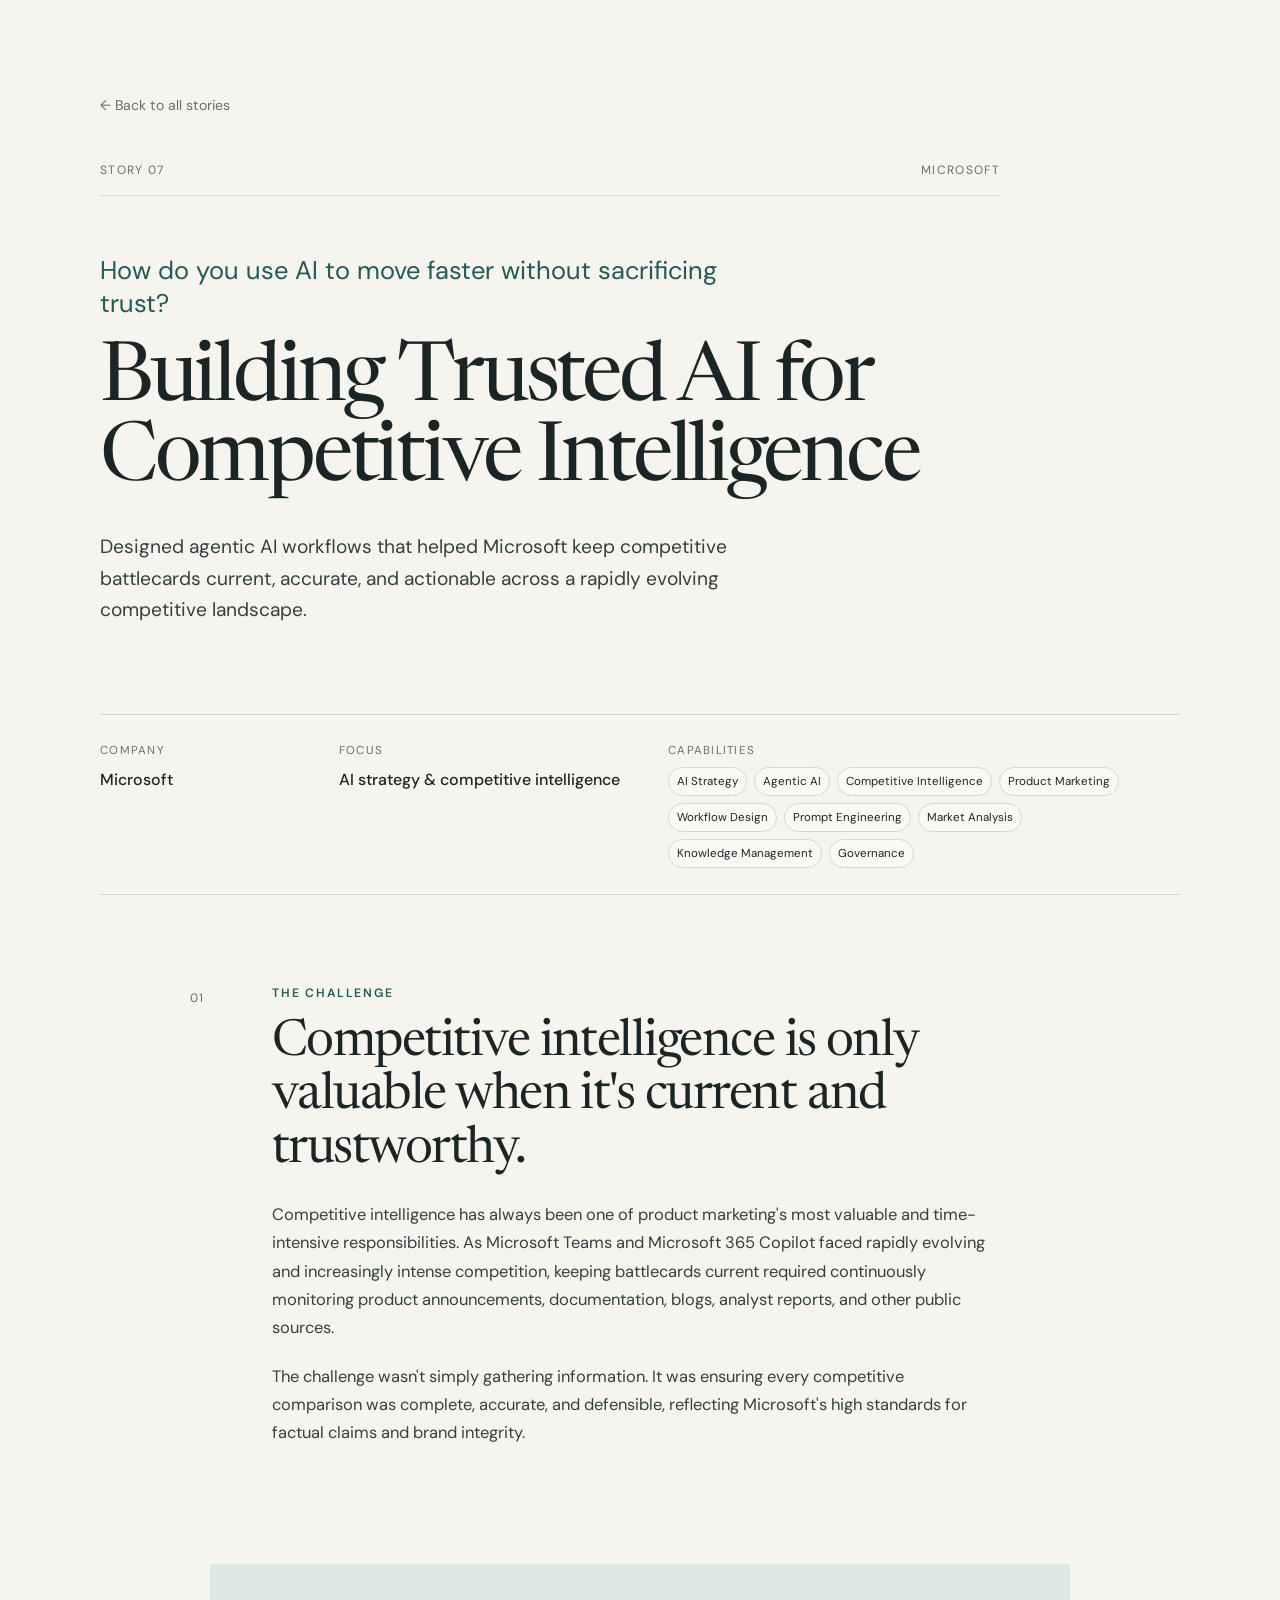
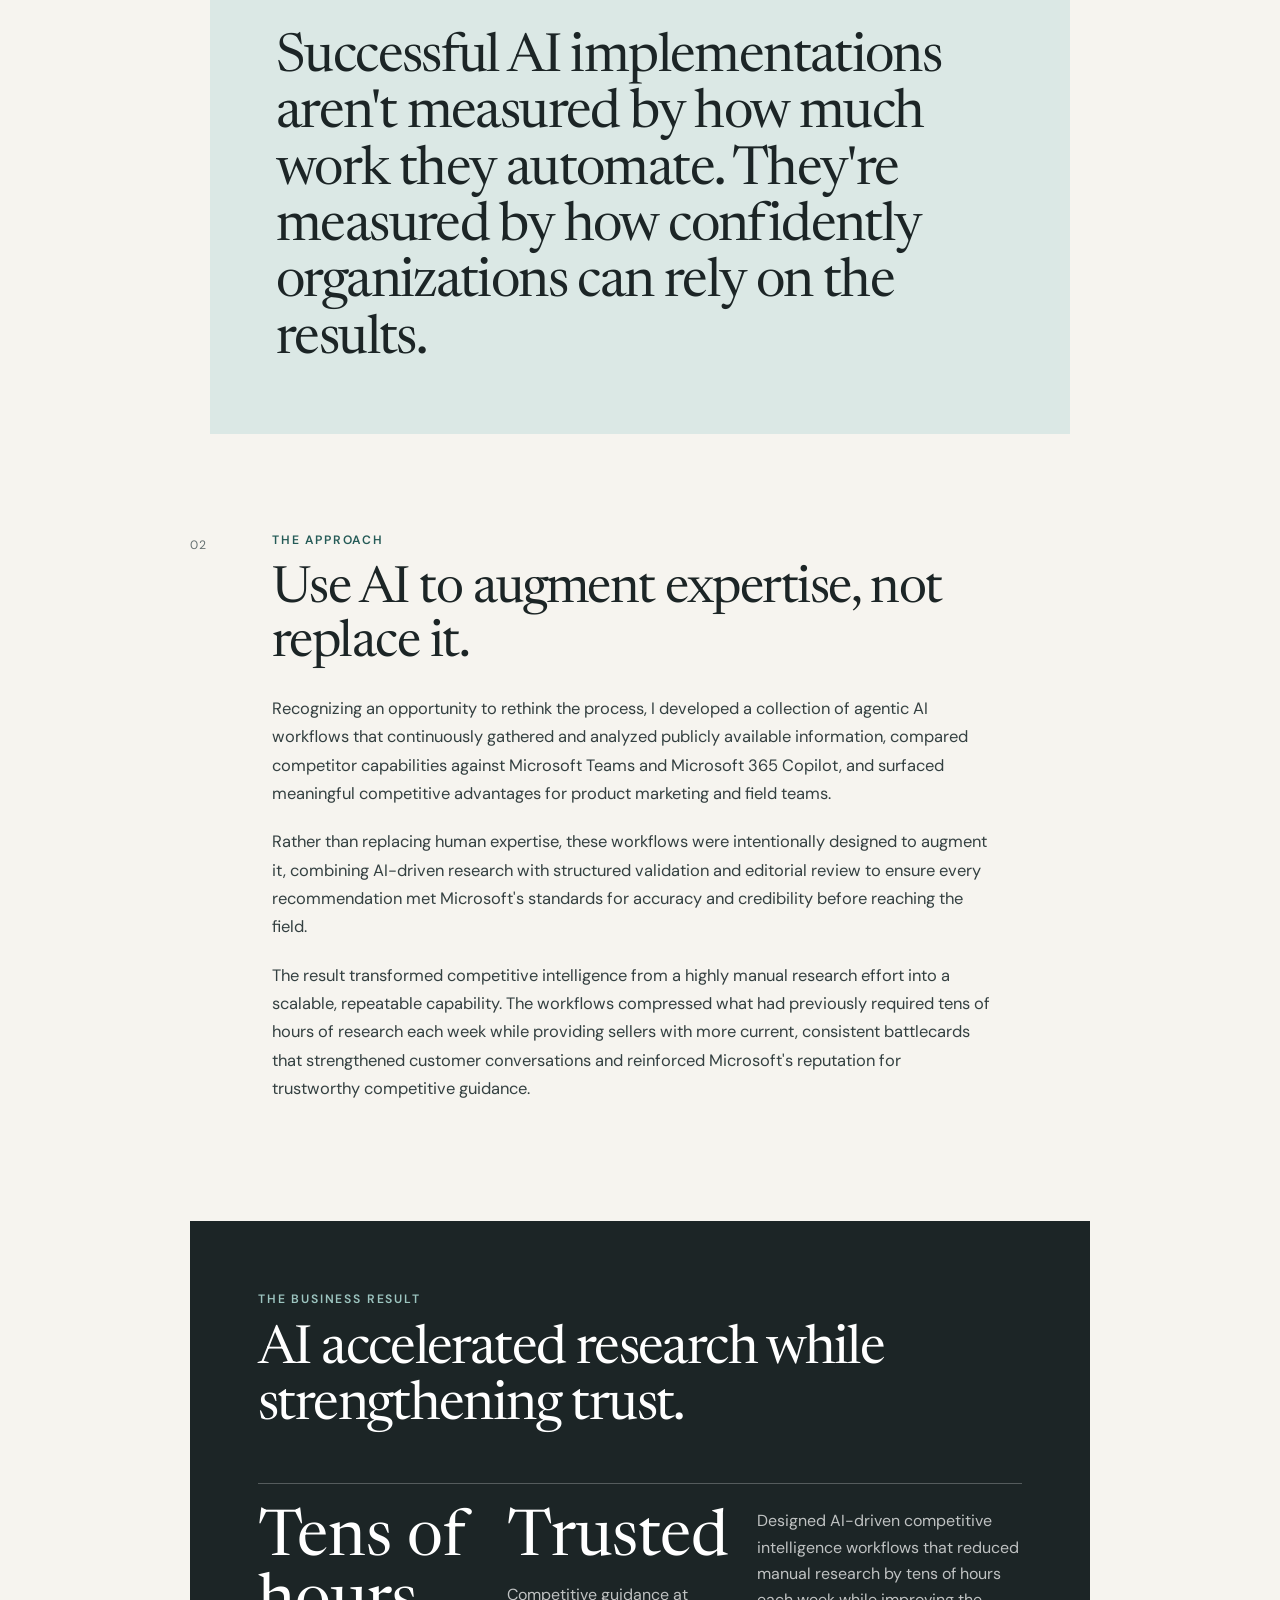
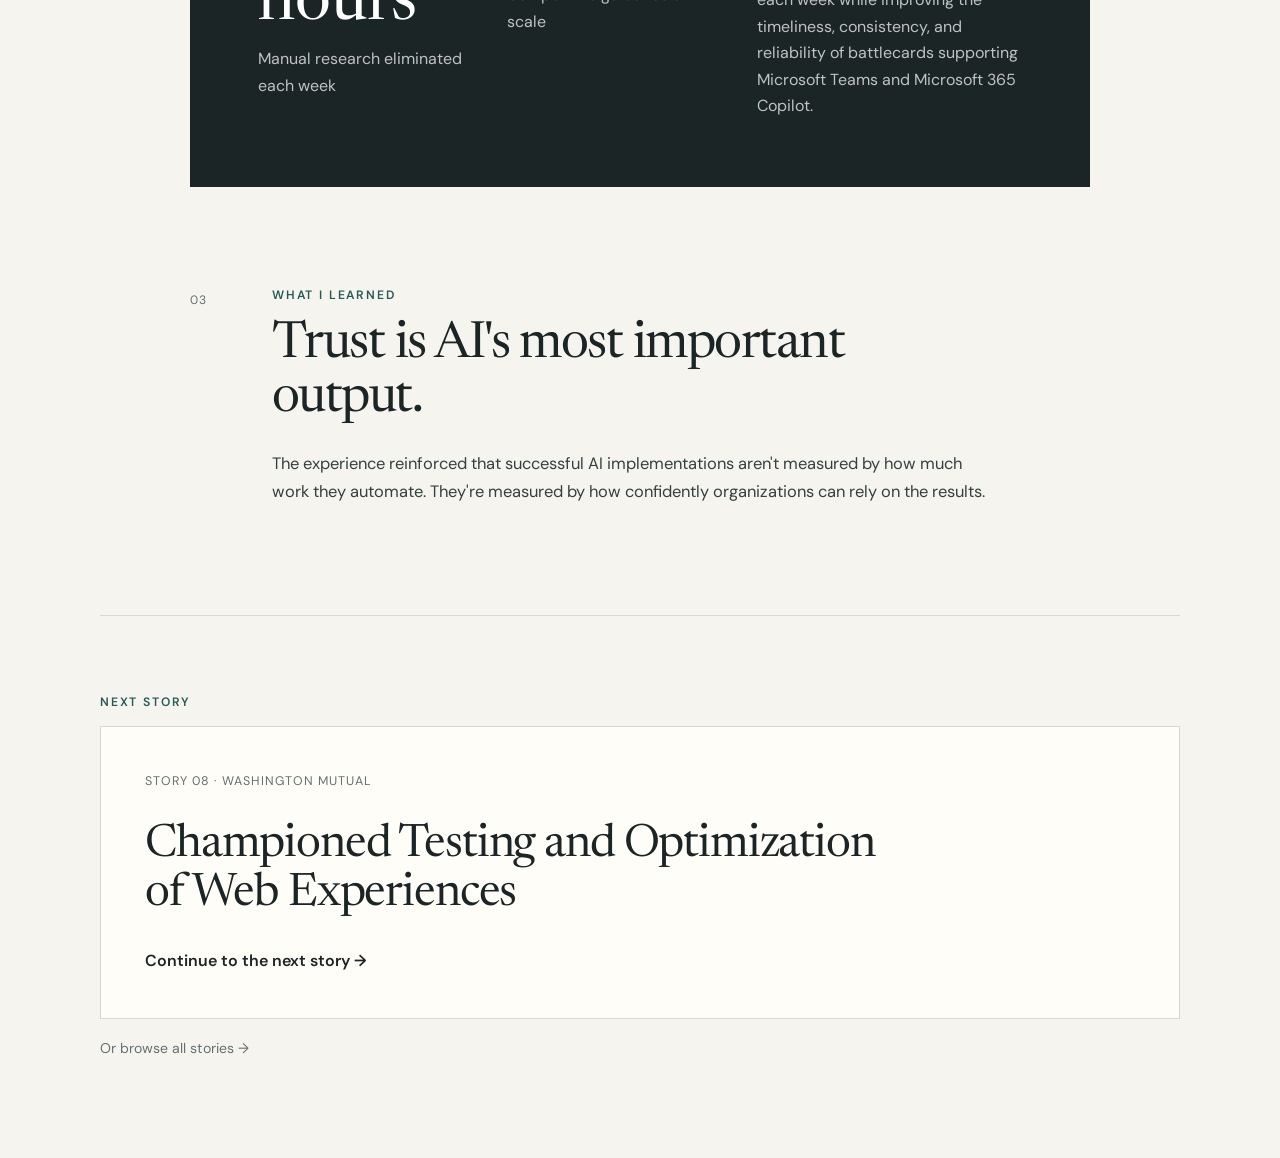
==== stories/ai-competitive-intelligence/index.html @ 10018d35 "Add files via upload" ====
<!doctype html>
<html lang="en"><head><meta charset="utf-8"><meta name="viewport" content="width=device-width,initial-scale=1">
<title>Building Trusted AI for Competitive Intelligence</title>
<link rel="stylesheet" href="../../styles.css"></head><body id="top"><main class="story-page">
<section class="story-hero">
<a class="back-link" href="/#stories">← Back to all stories</a>
<div class="story-kicker"><span>Story 07</span><span>Microsoft</span></div>
<p class="story-hero-question">How do you use AI to move faster without sacrificing trust?</p>
<h1>Building Trusted AI for Competitive Intelligence</h1>
<p class="story-deck">Designed agentic AI workflows that helped Microsoft keep competitive battlecards current, accurate, and actionable across a rapidly evolving competitive landscape.</p>
</section>

<section class="story-overview">
<div><span class="overview-label">Company</span><strong>Microsoft</strong></div>
<div><span class="overview-label">Focus</span><strong>AI strategy & competitive intelligence</strong></div>
<div><span class="overview-label">Capabilities</span><ul class="tags story-tags">
<li>AI Strategy</li><li>Agentic AI</li><li>Competitive Intelligence</li><li>Product Marketing</li><li>Workflow Design</li><li>Prompt Engineering</li><li>Market Analysis</li><li>Knowledge Management</li><li>Governance</li>
</ul></div>
</section>

<article class="story-body">

<section class="story-section"><div class="section-number">01</div><div class="section-content">
<p class="eyebrow">The challenge</p>
<h2>Competitive intelligence is only valuable when it's current and trustworthy.</h2>

<p>Competitive intelligence has always been one of product marketing's most valuable and time-intensive responsibilities. As Microsoft Teams and Microsoft 365 Copilot faced rapidly evolving and increasingly intense competition, keeping battlecards current required continuously monitoring product announcements, documentation, blogs, analyst reports, and other public sources.</p>

<p>The challenge wasn't simply gathering information. It was ensuring every competitive comparison was complete, accurate, and defensible, reflecting Microsoft's high standards for factual claims and brand integrity.</p>
</div></section>

<aside class="pull-quote">
<p>Successful AI implementations aren't measured by how much work they automate. They're measured by how confidently organizations can rely on the results.</p>
</aside>

<section class="story-section"><div class="section-number">02</div><div class="section-content">
<p class="eyebrow">The approach</p>
<h2>Use AI to augment expertise, not replace it.</h2>

<p>Recognizing an opportunity to rethink the process, I developed a collection of agentic AI workflows that continuously gathered and analyzed publicly available information, compared competitor capabilities against Microsoft Teams and Microsoft 365 Copilot, and surfaced meaningful competitive advantages for product marketing and field teams.</p>

<p>Rather than replacing human expertise, these workflows were intentionally designed to augment it, combining AI-driven research with structured validation and editorial review to ensure every recommendation met Microsoft's standards for accuracy and credibility before reaching the field.</p>

<p>The result transformed competitive intelligence from a highly manual research effort into a scalable, repeatable capability. The workflows compressed what had previously required tens of hours of research each week while providing sellers with more current, consistent battlecards that strengthened customer conversations and reinforced Microsoft's reputation for trustworthy competitive guidance.</p>
</div></section>

<section class="results-panel">
<div class="results-intro"><p class="eyebrow">The business result</p><h2>AI accelerated research while strengthening trust.</h2></div>
<div class="results-grid">
<div class="result-stat"><strong>Tens of hours</strong><span>Manual research eliminated each week</span></div>
<div class="result-stat"><strong>Trusted</strong><span>Competitive guidance at scale</span></div>
<div class="result-copy"><p>Designed AI-driven competitive intelligence workflows that reduced manual research by tens of hours each week while improving the timeliness, consistency, and reliability of battlecards supporting Microsoft Teams and Microsoft 365 Copilot.</p></div>
</div></section>

<section class="story-section"><div class="section-number">03</div><div class="section-content">
<p class="eyebrow">What I learned</p>
<h2>Trust is AI's most important output.</h2>
<p>The experience reinforced that successful AI implementations aren't measured by how much work they automate. They're measured by how confidently organizations can rely on the results.</p>
</div></section>

</article>

<nav class="next-story">
<p class="eyebrow">Next Story</p>
<a class="next-story-card" href="/stories/web-optimization/">
<span class="next-story-meta">Story 08 · Washington Mutual</span>
<strong>Championed Testing and Optimization of Web Experiences</strong>
<span class="next-story-link">Continue to the next story →</span>
</a>
<a class="browse-all" href="/#stories">Or browse all stories →</a>
</nav>

<script src="../../script.js"></script>
</main></body></html>
---- styles.css ----
@import url('https://fonts.googleapis.com/css2?family=DM+Sans:wght@400;500;600&family=Newsreader:opsz,wght@6..72,400;6..72,500&display=swap');

:root {
  --bg: #f6f4ef;
  --surface: #fffdf8;
  --ink: #1c2526;
  --muted: #657071;
  --line: #d9d7d0;
  --accent: #255b57;
  --accent-soft: #dbe8e5;
  --page: 1080px;
  --reading: 720px;
}

* { box-sizing: border-box; }

html { scroll-behavior: smooth; }

body {
  margin: 0;
  background: var(--bg);
  color: var(--ink);
  font-family: "DM Sans", sans-serif;
  line-height: 1.65;
}

a { color: inherit; }

.skip-link {
  position: absolute;
  left: -9999px;
  top: 0;
}

.skip-link:focus {
  left: 1rem;
  top: 1rem;
  z-index: 20;
  background: var(--ink);
  color: #fff;
  padding: .75rem 1rem;
}

.site-header,
main,
footer {
  width: min(calc(100% - 40px), var(--page));
  margin: 0 auto;
}

.site-header {
  padding: 24px 0;
  display: flex;
  justify-content: space-between;
  align-items: center;
  gap: 24px;
  border-bottom: 1px solid var(--line);
}

.brand {
  display: grid;
  gap: 1px;
  text-decoration: none;
}

.brand-name {
  font-family: "Newsreader", serif;
  font-size: 1.45rem;
}

.brand-role {
  color: var(--muted);
  font-size: .75rem;
  letter-spacing: .025em;
}

.site-nav {
  display: flex;
  gap: 24px;
}

.site-nav a {
  text-decoration: none;
  font-size: .88rem;
}

.site-nav a:hover { color: var(--accent); }

.nav-toggle { display: none; }

.eyebrow {
  margin: 0 0 14px;
  color: var(--accent);
  font-size: .76rem;
  font-weight: 600;
  letter-spacing: .15em;
  text-transform: uppercase;
}

h1,
h2,
h3,
blockquote {
  font-family: "Newsreader", serif;
  font-weight: 400;
}

.hero {
  max-width: 900px;
  padding: clamp(68px, 9vw, 112px) 0 clamp(76px, 9vw, 118px);
}

h1 {
  margin: 0;
  max-width: 900px;
  font-size: clamp(3.5rem, 7.4vw, 6.7rem);
  line-height: .97;
  letter-spacing: -.042em;
}

.hero-subtitle {
  margin: 18px 0 42px;
  color: var(--muted);
  font-family: "Newsreader", serif;
  font-size: clamp(1.45rem, 2.5vw, 2.1rem);
}

.intro-copy {
  max-width: var(--reading);
  color: #344041;
  font-size: clamp(1.02rem, 1.3vw, 1.15rem);
}

.intro-copy p {
  margin: 0 0 17px;
}

.primary-cta {
  display: inline-flex;
  align-items: center;
  gap: 10px;
  margin-top: 20px;
  padding: 12px 18px;
  border-radius: 999px;
  background: var(--ink);
  color: #fff;
  text-decoration: none;
}

.stories-section,
.themes-section {
  padding: 72px 0 92px;
  border-top: 1px solid var(--line);
}

.section-heading {
  display: grid;
  grid-template-columns: 1.25fr .75fr;
  gap: 36px;
  align-items: end;
  margin-bottom: 34px;
}

.section-heading h2 {
  margin: 0;
  font-size: clamp(2.4rem, 4.2vw, 4rem);
  line-height: 1.02;
  letter-spacing: -.03em;
}

.section-heading > p {
  max-width: 340px;
  margin: 0 0 3px auto;
  color: var(--muted);
}

.filter-bar {
  display: flex;
  flex-wrap: wrap;
  gap: 8px;
  margin-bottom: 24px;
}

.filter-button {
  padding: 8px 13px;
  border: 1px solid var(--line);
  border-radius: 999px;
  background: transparent;
  color: var(--ink);
  font: inherit;
  font-size: .83rem;
  cursor: pointer;
}

.filter-button:hover,
.filter-button.is-active {
  border-color: var(--accent);
  background: var(--accent);
  color: #fff;
}

.story-grid {
  display: grid;
  grid-template-columns: repeat(2, minmax(0, 1fr));
  gap: 14px;
}

.story-card {
  min-height: 390px;
  border: 1px solid var(--line);
  background: var(--surface);
  transition: transform .2s ease, border-color .2s ease;
}

.story-card.featured {
  background: var(--accent-soft);
}

.story-card:hover {
  transform: translateY(-3px);
  border-color: var(--accent);
}

.story-card[hidden] { display: none; }

.story-card > a {
  min-height: 100%;
  padding: clamp(24px, 3vw, 36px);
  display: flex;
  flex-direction: column;
  text-decoration: none;
}

.story-meta {
  display: flex;
  justify-content: space-between;
  color: var(--muted);
  font-size: .75rem;
  letter-spacing: .11em;
  text-transform: uppercase;
}

.story-question {
  margin: 36px 0 14px;
  color: var(--accent);
  font-weight: 500;
}

.story-card h3 {
  margin: 0 0 14px;
  font-size: clamp(1.75rem, 2.6vw, 2.45rem);
  line-height: 1.05;
  letter-spacing: -.025em;
}

.story-summary {
  margin: 0 0 22px;
  color: var(--muted);
}

.tags {
  list-style: none;
  margin: auto 0 24px;
  padding: 0;
  display: flex;
  flex-wrap: wrap;
  gap: 7px;
}

.tags li {
  padding: 4px 8px;
  border: 1px solid var(--line);
  border-radius: 999px;
  background: rgba(255,255,255,.42);
  font-size: .72rem;
}

.read-link {
  font-size: .9rem;
  font-weight: 600;
}

.theme-list {
  border-top: 1px solid var(--line);
}

.theme-list a {
  display: grid;
  grid-template-columns: 40px 1fr auto;
  gap: 20px;
  align-items: center;
  padding: 22px 0;
  border-bottom: 1px solid var(--line);
  text-decoration: none;
}

.theme-list a:hover strong { color: var(--accent); }

.theme-list span {
  color: var(--muted);
  font-size: .82rem;
}

.theme-list strong {
  font-family: "Newsreader", serif;
  font-size: clamp(1.25rem, 2.4vw, 1.95rem);
  font-weight: 400;
  line-height: 1.15;
}

.closing-section {
  max-width: 820px;
  padding: 82px 0 104px;
  border-top: 1px solid var(--line);
}

blockquote {
  margin: 0 0 28px;
  font-size: clamp(2rem, 4.2vw, 3.8rem);
  line-height: 1.04;
  letter-spacing: -.03em;
}

.text-link {
  text-decoration: none;
  font-weight: 600;
}

footer {
  padding: 24px 0 34px;
  border-top: 1px solid var(--line);
  display: flex;
  justify-content: space-between;
  color: var(--muted);
  font-size: .8rem;
}

footer a { text-decoration: none; }

/* Story pages */

.visually-hidden {
  position: absolute;
  width: 1px;
  height: 1px;
  padding: 0;
  margin: -1px;
  overflow: hidden;
  clip: rect(0, 0, 0, 0);
  white-space: nowrap;
  border: 0;
}

.story-page {
  padding-bottom: 96px;
}

.story-hero {
  max-width: 900px;
  padding: clamp(54px, 8vw, 92px) 0 clamp(58px, 8vw, 88px);
}

.back-link {
  display: inline-block;
  margin-bottom: 44px;
  color: var(--muted);
  text-decoration: none;
  font-size: .88rem;
}

.back-link:hover { color: var(--accent); }

.story-kicker {
  display: flex;
  justify-content: space-between;
  gap: 20px;
  padding-bottom: 14px;
  border-bottom: 1px solid var(--line);
  color: var(--muted);
  font-size: .75rem;
  letter-spacing: .11em;
  text-transform: uppercase;
}

.story-hero-question {
  max-width: 690px;
  margin: clamp(34px, 5vw, 58px) 0 20px;
  color: var(--accent);
  font-size: clamp(1.15rem, 2vw, 1.7rem);
  line-height: 1.3;
}

.story-hero h1 {
  margin: 0;
  max-width: 920px;
  font-size: clamp(3rem, 6.4vw, 5.9rem);
  line-height: .98;
  letter-spacing: -.04em;
}

.story-deck {
  max-width: var(--reading);
  margin: 30px 0 0;
  color: #344041;
  font-size: clamp(1.08rem, 1.5vw, 1.28rem);
  line-height: 1.65;
}

.story-overview {
  display: grid;
  grid-template-columns: .7fr 1fr 1.7fr;
  gap: 28px;
  padding: 26px 0;
  border-top: 1px solid var(--line);
  border-bottom: 1px solid var(--line);
}

.story-overview > div {
  display: flex;
  flex-direction: column;
  gap: 7px;
}

.overview-label {
  color: var(--muted);
  font-size: .72rem;
  letter-spacing: .11em;
  text-transform: uppercase;
}

.story-overview strong { font-weight: 500; }

.story-tags { margin: 0; }

.story-body {
  max-width: 900px;
  margin: 0 auto;
}

.story-section {
  display: grid;
  grid-template-columns: 54px minmax(0, var(--reading));
  gap: 28px;
  padding: clamp(62px, 8vw, 88px) 0;
}

.section-number {
  padding-top: 5px;
  color: var(--muted);
  font-size: .76rem;
  letter-spacing: .11em;
}

.section-content h2 {
  margin: 0 0 24px;
  font-size: clamp(2.15rem, 4vw, 3.55rem);
  line-height: 1.04;
  letter-spacing: -.03em;
}

.section-content p:not(.eyebrow) {
  margin: 0 0 20px;
  color: #344041;
  font-size: clamp(1.03rem, 1.25vw, 1.13rem);
  line-height: 1.72;
}

.pull-quote {
  max-width: 860px;
  margin: 8px auto;
  padding: clamp(42px, 6vw, 66px);
  background: var(--accent-soft);
}

.pull-quote p {
  max-width: 760px;
  margin: 0;
  font-family: "Newsreader", serif;
  font-size: clamp(2rem, 4.2vw, 3.8rem);
  line-height: 1.05;
  letter-spacing: -.03em;
}

.results-panel {
  max-width: 900px;
  margin: 10px auto;
  padding: clamp(44px, 6vw, 68px);
  background: var(--ink);
  color: #fff;
}

.results-intro {
  max-width: 700px;
}

.results-intro .eyebrow { color: #9cc4bf; }

.results-intro h2 {
  margin: 0;
  font-size: clamp(2.2rem, 4.2vw, 3.8rem);
  line-height: 1.04;
  letter-spacing: -.03em;
}

.results-grid {
  display: grid;
  grid-template-columns: 1fr 1fr 1.2fr;
  gap: 28px;
  margin-top: 48px;
  padding-top: 24px;
  border-top: 1px solid rgba(255,255,255,.25);
}

.result-stat {
  display: flex;
  flex-direction: column;
  gap: 10px;
}

.result-stat strong {
  font-family: "Newsreader", serif;
  font-size: clamp(2.7rem, 5vw, 4.8rem);
  font-weight: 400;
  line-height: 1;
}

.result-stat span,
.result-copy {
  color: rgba(255,255,255,.72);
}

.result-copy p {
  margin: 0;
  font-size: 1rem;
}

.related-stories {
  padding: 76px 0 0;
  border-top: 1px solid var(--line);
}

.related-grid {
  display: grid;
  grid-template-columns: 1fr 1fr;
  gap: 14px;
}

.related-grid a {
  min-height: 230px;
  padding: 28px;
  border: 1px solid var(--line);
  background: var(--surface);
  display: flex;
  flex-direction: column;
  text-decoration: none;
  transition: transform .2s ease, border-color .2s ease;
}

.related-grid a:hover {
  transform: translateY(-3px);
  border-color: var(--accent);
}

.related-grid span {
  color: var(--muted);
  font-size: .78rem;
}

.related-grid strong {
  margin: 24px 0 auto;
  font-family: "Newsreader", serif;
  font-size: clamp(1.55rem, 2.5vw, 2.25rem);
  font-weight: 400;
  line-height: 1.08;
}

.related-grid a > span:last-child {
  margin-top: 22px;
  color: var(--ink);
  font-weight: 600;
}

@media (max-width: 760px) {
  .brand-role { display: none; }

  .nav-toggle {
    display: inline-flex;
    border: 1px solid var(--line);
    background: transparent;
    padding: 8px 12px;
    border-radius: 999px;
  }

  .site-header { position: relative; }

  .site-nav {
    display: none;
    position: absolute;
    right: 0;
    top: 68px;
    width: min(280px, 90vw);
    padding: 18px;
    background: var(--surface);
    border: 1px solid var(--line);
    flex-direction: column;
    z-index: 10;
  }

  .site-nav.is-open { display: flex; }

  .section-heading,
  .story-overview,
  .story-section,
  .results-grid,
  .related-grid {
    grid-template-columns: 1fr;
  }

  .section-heading > p { margin: 0; }

  .story-grid { grid-template-columns: 1fr; }

  .story-card { min-height: 360px; }

  .story-section { gap: 12px; }

  .section-number { padding-top: 0; }

  .story-hero h1 {
    font-size: clamp(2.8rem, 14vw, 4.8rem);
  }

  .pull-quote,
  .results-panel {
    padding-left: 26px;
    padding-right: 26px;
  }
}


/* Sequential story navigation */

.next-story {
  padding: 76px 0 0;
  border-top: 1px solid var(--line);
}

.next-story-card {
  min-height: 245px;
  padding: clamp(28px, 4vw, 44px);
  border: 1px solid var(--line);
  background: var(--surface);
  display: flex;
  flex-direction: column;
  text-decoration: none;
  transition: transform .2s ease, border-color .2s ease;
}

.next-story-card:hover {
  transform: translateY(-3px);
  border-color: var(--accent);
}

.next-story-meta {
  color: var(--muted);
  font-size: .78rem;
  letter-spacing: .08em;
  text-transform: uppercase;
}

.next-story-card strong {
  max-width: 760px;
  margin: 30px 0 auto;
  font-family: "Newsreader", serif;
  font-size: clamp(1.8rem, 3.6vw, 3.25rem);
  font-weight: 400;
  line-height: 1.05;
  letter-spacing: -.025em;
}

.next-story-link {
  margin-top: 30px;
  font-weight: 600;
}

.browse-all {
  display: inline-block;
  margin-top: 18px;
  color: var(--muted);
  font-size: .88rem;
  text-decoration: none;
}

.browse-all:hover {
  color: var(--accent);
}
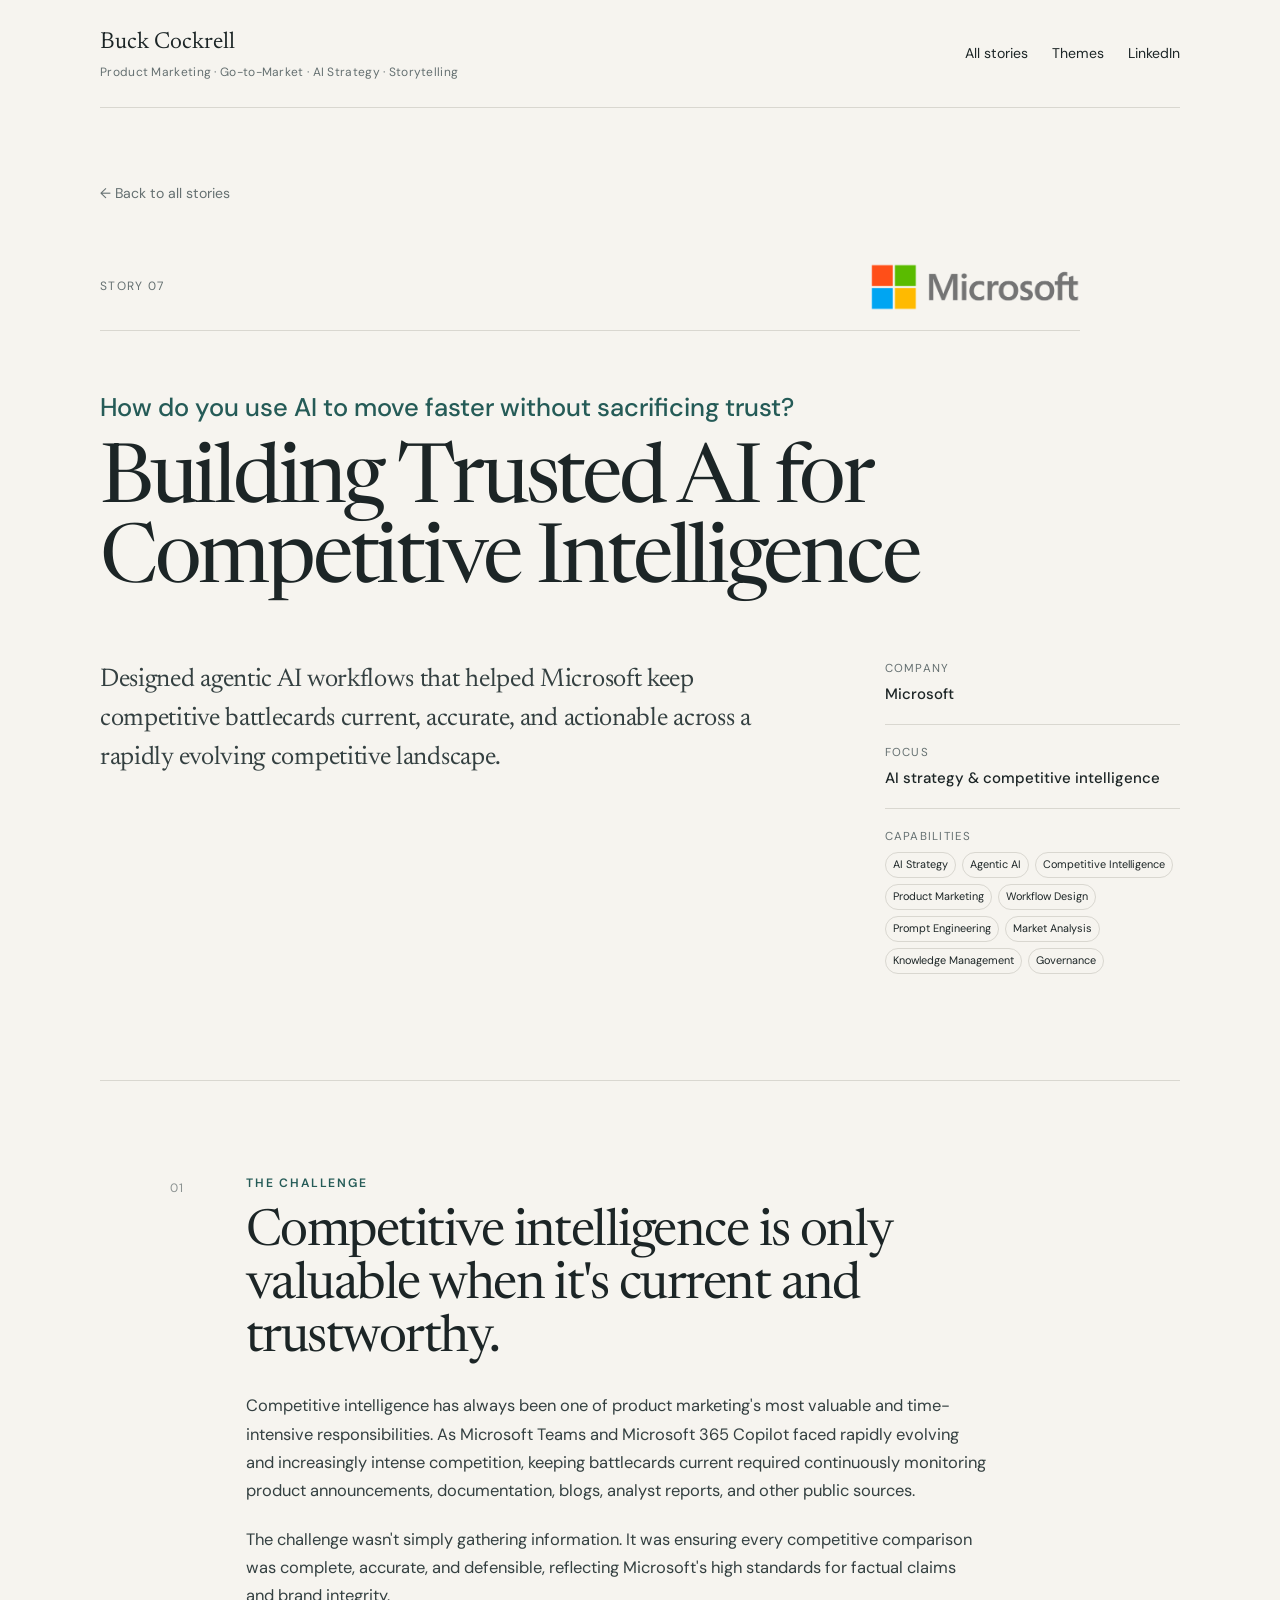
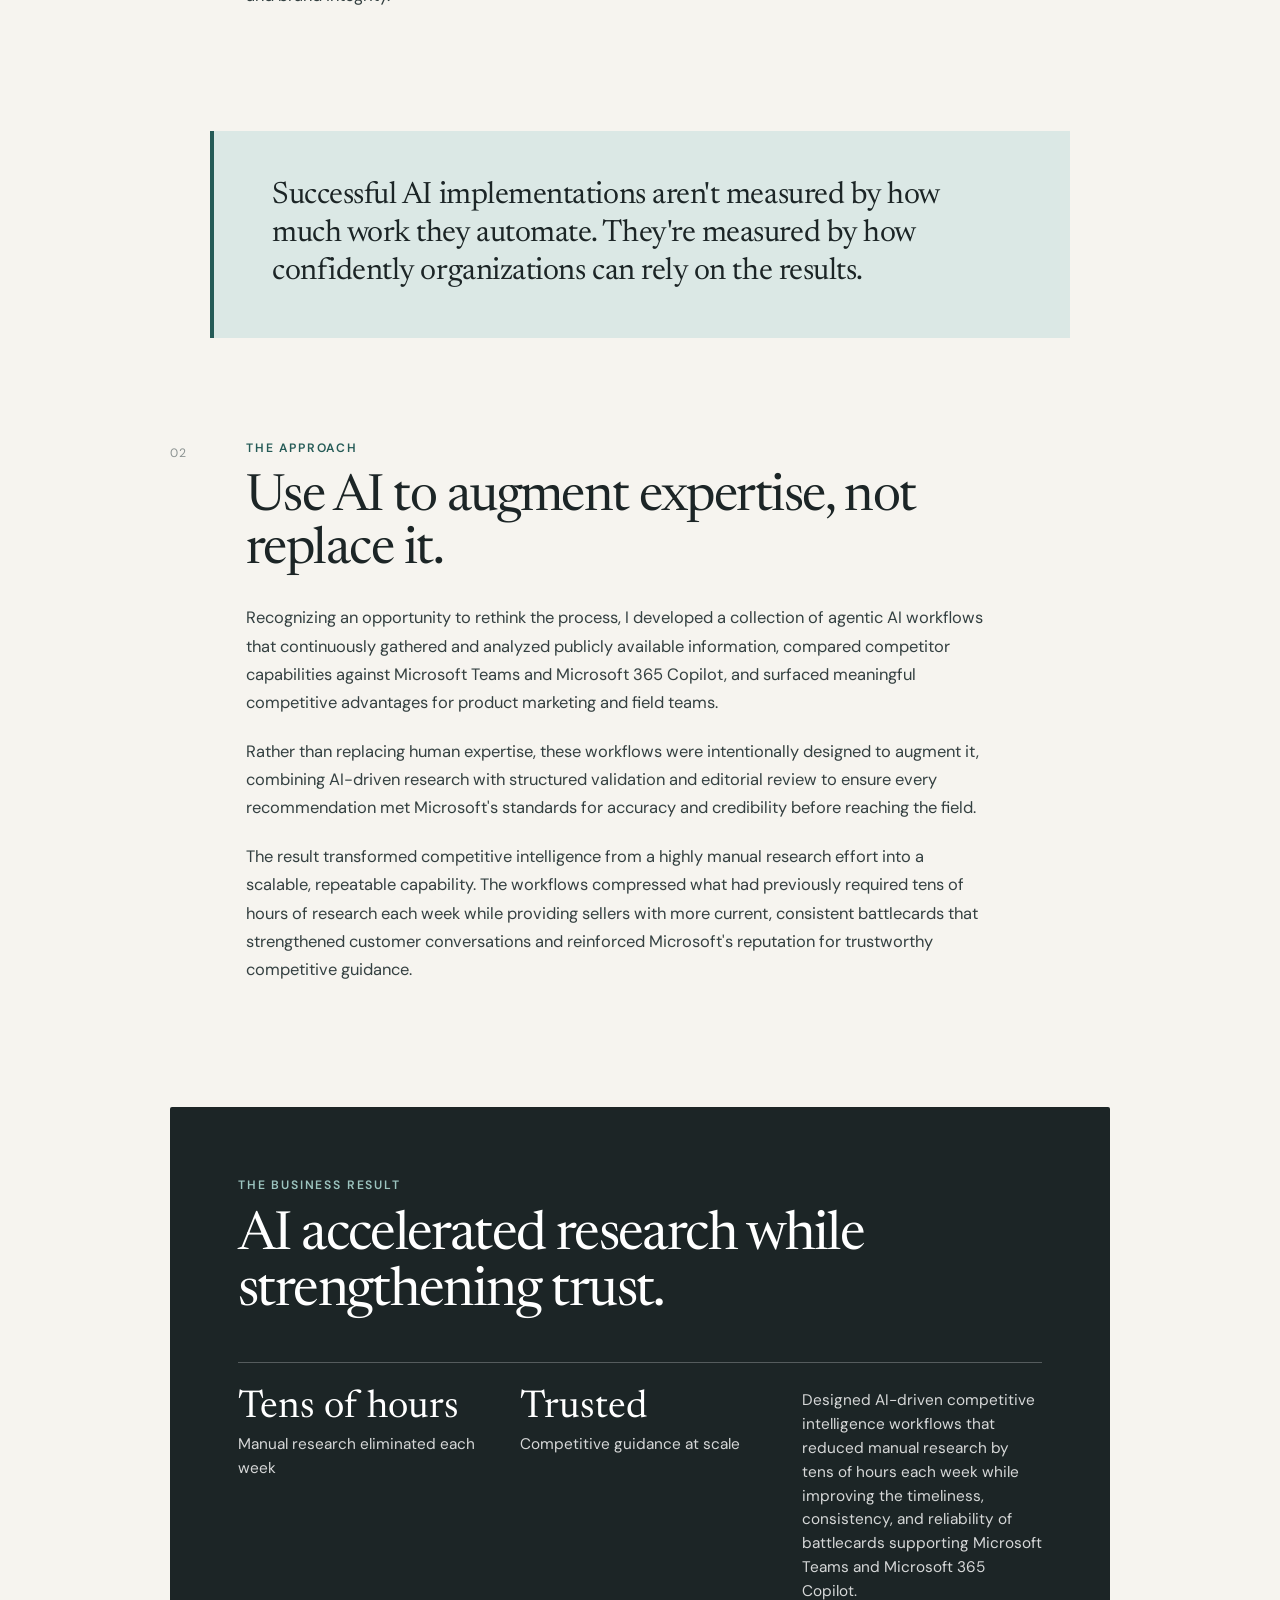
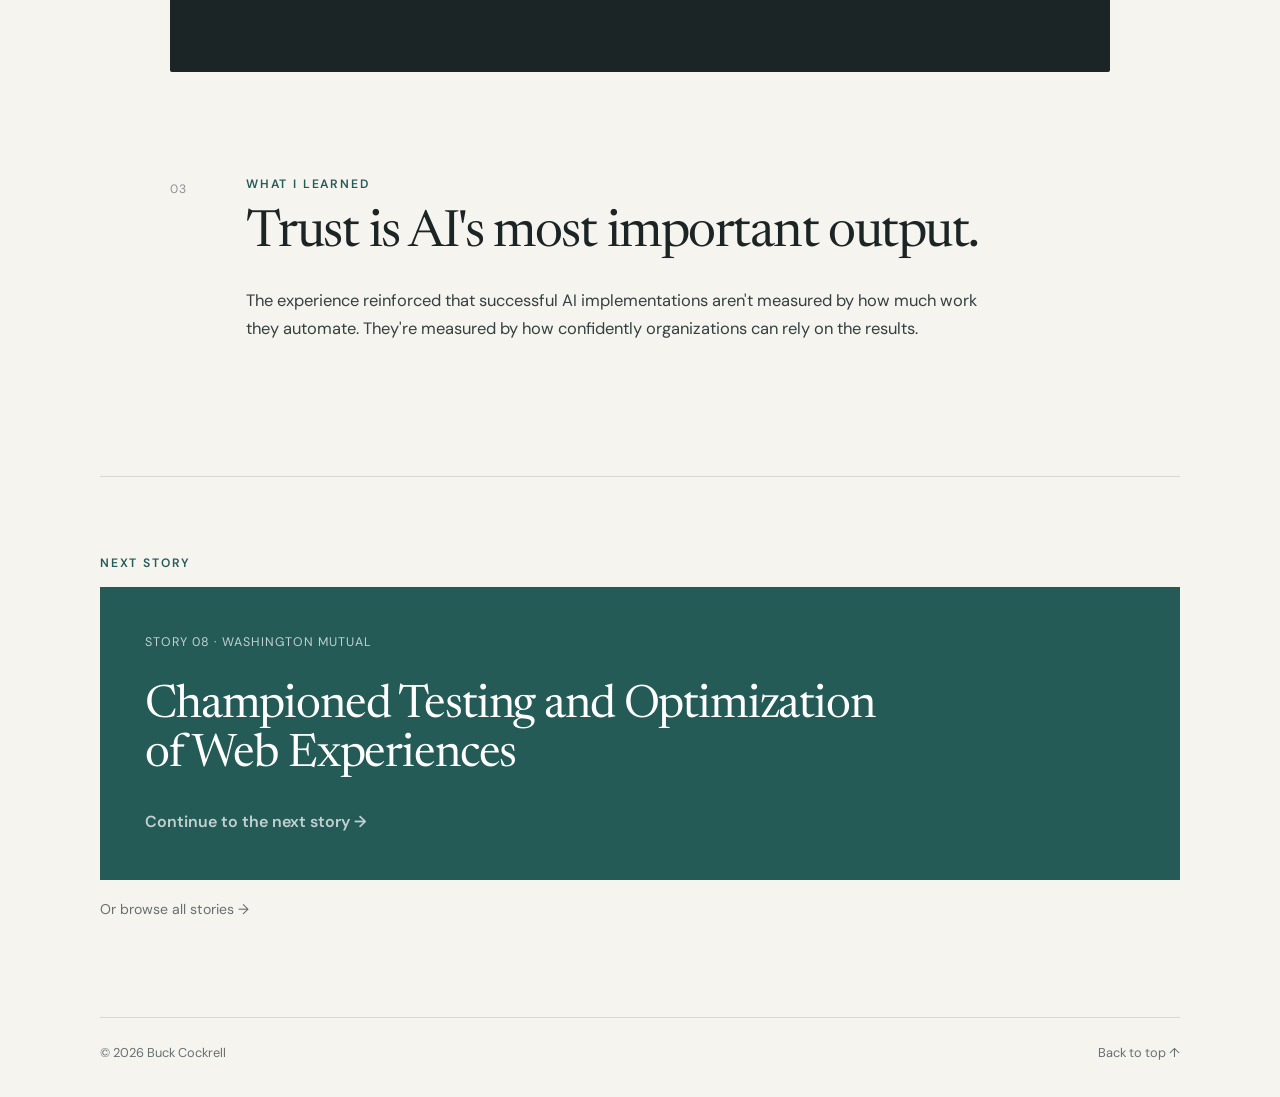
==== commit 9d162a0c: "Add files via upload" ====
--- a/stories/ai-competitive-intelligence/index.html
+++ b/stories/ai-competitive-intelligence/index.html
@@ -1,49 +1,38 @@
 <!doctype html>
-<html lang="en"><head><meta charset="utf-8"><meta name="viewport" content="width=device-width,initial-scale=1">
-<title>Building Trusted AI for Competitive Intelligence</title>
-<link rel="stylesheet" href="../../styles.css"></head><body id="top"><main class="story-page">
+<html lang="en"><head><meta charset="utf-8"/><meta content="width=device-width,initial-scale=1" name="viewport"/>
+<title>Building Trusted AI for Competitive Intelligence | Buck Cockrell</title>
+<link href="../../styles.css" rel="stylesheet"/></head><body id="top"><a class="skip-link" href="#story">Skip to story</a><header class="site-header"><a aria-label="Buck Cockrell home" class="brand" href="/"><span class="brand-name">Buck Cockrell</span><span class="brand-role">Product Marketing · Go-to-Market · AI Strategy · Storytelling</span></a><button aria-controls="site-nav" aria-expanded="false" class="nav-toggle" type="button">Menu</button><nav aria-label="Primary navigation" class="site-nav" id="site-nav"><a href="/#stories">All stories</a><a href="/#themes">Themes</a><a href="https://www.linkedin.com/in/buckcockrell/" rel="noopener noreferrer">LinkedIn</a></nav></header><main class="story-page" id="story">
 <section class="story-hero">
 <a class="back-link" href="/#stories">← Back to all stories</a>
-<div class="story-kicker"><span>Story 07</span><span>Microsoft</span></div>
+<div class="story-kicker"><span class="story-number">Story 07</span><span class="story-company-mark"><img alt="Microsoft logo" class="story-company-logo" src="../../assets/logos/microsoft.png"/></span></div>
 <p class="story-hero-question">How do you use AI to move faster without sacrificing trust?</p>
 <h1>Building Trusted AI for Competitive Intelligence</h1>
-<p class="story-deck">Designed agentic AI workflows that helped Microsoft keep competitive battlecards current, accurate, and actionable across a rapidly evolving competitive landscape.</p>
-</section>
 
-<section class="story-overview">
+</section><section aria-label="Story introduction" class="story-intro"><p class="story-deck">Designed agentic AI workflows that helped Microsoft keep competitive battlecards current, accurate, and actionable across a rapidly evolving competitive landscape.</p><section class="story-overview">
 <div><span class="overview-label">Company</span><strong>Microsoft</strong></div>
-<div><span class="overview-label">Focus</span><strong>AI strategy & competitive intelligence</strong></div>
+<div><span class="overview-label">Focus</span><strong>AI strategy &amp; competitive intelligence</strong></div>
 <div><span class="overview-label">Capabilities</span><ul class="tags story-tags">
 <li>AI Strategy</li><li>Agentic AI</li><li>Competitive Intelligence</li><li>Product Marketing</li><li>Workflow Design</li><li>Prompt Engineering</li><li>Market Analysis</li><li>Knowledge Management</li><li>Governance</li>
 </ul></div>
-</section>
+</section></section>
 
 <article class="story-body">
-
 <section class="story-section"><div class="section-number">01</div><div class="section-content">
 <p class="eyebrow">The challenge</p>
 <h2>Competitive intelligence is only valuable when it's current and trustworthy.</h2>
-
 <p>Competitive intelligence has always been one of product marketing's most valuable and time-intensive responsibilities. As Microsoft Teams and Microsoft 365 Copilot faced rapidly evolving and increasingly intense competition, keeping battlecards current required continuously monitoring product announcements, documentation, blogs, analyst reports, and other public sources.</p>
-
 <p>The challenge wasn't simply gathering information. It was ensuring every competitive comparison was complete, accurate, and defensible, reflecting Microsoft's high standards for factual claims and brand integrity.</p>
 </div></section>
-
 <aside class="pull-quote">
 <p>Successful AI implementations aren't measured by how much work they automate. They're measured by how confidently organizations can rely on the results.</p>
 </aside>
-
 <section class="story-section"><div class="section-number">02</div><div class="section-content">
 <p class="eyebrow">The approach</p>
 <h2>Use AI to augment expertise, not replace it.</h2>
-
 <p>Recognizing an opportunity to rethink the process, I developed a collection of agentic AI workflows that continuously gathered and analyzed publicly available information, compared competitor capabilities against Microsoft Teams and Microsoft 365 Copilot, and surfaced meaningful competitive advantages for product marketing and field teams.</p>
-
 <p>Rather than replacing human expertise, these workflows were intentionally designed to augment it, combining AI-driven research with structured validation and editorial review to ensure every recommendation met Microsoft's standards for accuracy and credibility before reaching the field.</p>
-
 <p>The result transformed competitive intelligence from a highly manual research effort into a scalable, repeatable capability. The workflows compressed what had previously required tens of hours of research each week while providing sellers with more current, consistent battlecards that strengthened customer conversations and reinforced Microsoft's reputation for trustworthy competitive guidance.</p>
 </div></section>
-
 <section class="results-panel">
 <div class="results-intro"><p class="eyebrow">The business result</p><h2>AI accelerated research while strengthening trust.</h2></div>
 <div class="results-grid">
@@ -51,24 +40,12 @@
 <div class="result-stat"><strong>Trusted</strong><span>Competitive guidance at scale</span></div>
 <div class="result-copy"><p>Designed AI-driven competitive intelligence workflows that reduced manual research by tens of hours each week while improving the timeliness, consistency, and reliability of battlecards supporting Microsoft Teams and Microsoft 365 Copilot.</p></div>
 </div></section>
-
 <section class="story-section"><div class="section-number">03</div><div class="section-content">
 <p class="eyebrow">What I learned</p>
 <h2>Trust is AI's most important output.</h2>
 <p>The experience reinforced that successful AI implementations aren't measured by how much work they automate. They're measured by how confidently organizations can rely on the results.</p>
 </div></section>
-
 </article>
 
-<nav class="next-story">
-<p class="eyebrow">Next Story</p>
-<a class="next-story-card" href="/stories/web-optimization/">
-<span class="next-story-meta">Story 08 · Washington Mutual</span>
-<strong>Championed Testing and Optimization of Web Experiences</strong>
-<span class="next-story-link">Continue to the next story →</span>
-</a>
-<a class="browse-all" href="/#stories">Or browse all stories →</a>
-</nav>
 
-<script src="../../script.js"></script>
-</main></body></html>+<nav aria-label="Next story" class="next-story"><p class="eyebrow">Next story</p><a class="next-story-card" href="/stories/web-optimization/"><span class="next-story-meta">Story 08 · Washington Mutual</span><strong>Championed Testing and Optimization of Web Experiences</strong><span class="next-story-link">Continue to the next story →</span></a><a class="browse-all" href="/#stories">Or browse all stories →</a></nav></main><footer><span>© <span id="year"></span> Buck Cockrell</span><a href="#top">Back to top ↑</a></footer><script src="../../script.js"></script></body></html>
--- a/styles.css
+++ b/styles.css
@@ -8,6 +8,7 @@
   --line: #d9d7d0;
   --accent: #255b57;
   --accent-soft: #dbe8e5;
+  --cream: #fffdf8;
   --page: 1080px;
   --reading: 720px;
 }
@@ -207,18 +208,25 @@
 
 .story-card {
   min-height: 390px;
-  border: 1px solid var(--line);
-  background: var(--surface);
-  transition: transform .2s ease, border-color .2s ease;
+  border: 1px solid var(--accent);
+  background: var(--accent);
+  color: #fff;
+  transition:
+    transform .2s ease,
+    border-color .2s ease,
+    background-color .2s ease,
+    color .2s ease;
 }
 
 .story-card.featured {
-  background: var(--accent-soft);
+  background: var(--accent);
 }
 
 .story-card:hover {
   transform: translateY(-3px);
-  border-color: var(--accent);
+  border-color: var(--line);
+  background: var(--cream);
+  color: var(--ink);
 }
 
 .story-card[hidden] { display: none; }
@@ -234,7 +242,7 @@
 .story-meta {
   display: flex;
   justify-content: space-between;
-  color: var(--muted);
+  color: rgba(255,255,255,.72);
   font-size: .75rem;
   letter-spacing: .11em;
   text-transform: uppercase;
@@ -242,7 +250,7 @@
 
 .story-question {
   margin: 36px 0 14px;
-  color: var(--accent);
+  color: #fff;
   font-weight: 500;
 }
 
@@ -255,7 +263,7 @@
 
 .story-summary {
   margin: 0 0 22px;
-  color: var(--muted);
+  color: rgba(255,255,255,.78);
 }
 
 .tags {
@@ -271,8 +279,23 @@
   padding: 4px 8px;
   border: 1px solid var(--line);
   border-radius: 999px;
-  background: rgba(255,255,255,.42);
+  background: rgba(255,255,255,.10);
+  border-color: rgba(255,255,255,.42);
   font-size: .72rem;
+}
+
+.story-card:hover .story-meta,
+.story-card:hover .story-summary {
+  color: var(--muted);
+}
+
+.story-card:hover .story-question {
+  color: var(--accent);
+}
+
+.story-card:hover .tags li {
+  border-color: var(--line);
+  background: rgba(255,255,255,.55);
 }
 
 .read-link {
@@ -284,24 +307,21 @@
   border-top: 1px solid var(--line);
 }
 
-.theme-list a {
-  display: grid;
-  grid-template-columns: 40px 1fr auto;
-  gap: 20px;
-  align-items: center;
+.theme-list > * {
+  display: block;
   padding: 22px 0;
   border-bottom: 1px solid var(--line);
   text-decoration: none;
 }
 
-.theme-list a:hover strong { color: var(--accent); }
-
-.theme-list span {
-  color: var(--muted);
-  font-size: .82rem;
+.theme-list span,
+.theme-list .theme-number,
+.theme-list .theme-arrow {
+  display: none;
 }
 
 .theme-list strong {
+  display: block;
   font-family: "Newsreader", serif;
   font-size: clamp(1.25rem, 2.4vw, 1.95rem);
   font-weight: 400;
@@ -373,13 +393,24 @@
 .story-kicker {
   display: flex;
   justify-content: space-between;
-  gap: 20px;
+  align-items: center;
+  gap: 24px;
+  min-height: 58px;
   padding-bottom: 14px;
   border-bottom: 1px solid var(--line);
   color: var(--muted);
   font-size: .75rem;
   letter-spacing: .11em;
   text-transform: uppercase;
+}
+
+.story-company-logo {
+  display: block;
+  width: auto;
+  max-width: 170px;
+  max-height: 46px;
+  object-fit: contain;
+  object-position: right center;
 }
 
 .story-hero-question {
@@ -404,6 +435,19 @@
   color: #344041;
   font-size: clamp(1.08rem, 1.5vw, 1.28rem);
   line-height: 1.65;
+}
+
+.story-intro {
+  display: grid;
+  grid-template-columns: minmax(0, 1.75fr) minmax(250px, .75fr);
+  gap: clamp(40px, 7vw, 84px);
+  align-items: start;
+  padding: 0 0 clamp(58px, 8vw, 86px);
+  border-bottom: 1px solid var(--line);
+}
+
+.story-intro .story-deck {
+  margin-top: 0;
 }
 
 .story-overview {
@@ -415,10 +459,22 @@
   border-bottom: 1px solid var(--line);
 }
 
+.story-intro .story-overview {
+  grid-template-columns: 1fr;
+  gap: 22px;
+  padding: 2px 0 0;
+  border: 0;
+}
+
 .story-overview > div {
   display: flex;
   flex-direction: column;
   gap: 7px;
+}
+
+.story-intro .story-overview > div + div {
+  padding-top: 18px;
+  border-top: 1px solid var(--line);
 }
 
 .overview-label {
@@ -466,19 +522,19 @@
 }
 
 .pull-quote {
-  max-width: 860px;
+  max-width: 820px;
   margin: 8px auto;
-  padding: clamp(42px, 6vw, 66px);
+  padding: clamp(32px, 4.5vw, 48px);
   background: var(--accent-soft);
 }
 
 .pull-quote p {
-  max-width: 760px;
+  max-width: 720px;
   margin: 0;
   font-family: "Newsreader", serif;
-  font-size: clamp(2rem, 4.2vw, 3.8rem);
-  line-height: 1.05;
-  letter-spacing: -.03em;
+  font-size: clamp(1.4rem, 2.4vw, 2rem);
+  line-height: 1.25;
+  letter-spacing: -.015em;
 }
 
 .results-panel {
@@ -504,34 +560,43 @@
 
 .results-grid {
   display: grid;
-  grid-template-columns: 1fr 1fr 1.2fr;
-  gap: 28px;
-  margin-top: 48px;
-  padding-top: 24px;
+  grid-template-columns: repeat(3, minmax(0, 1fr));
+  gap: clamp(24px, 4vw, 42px);
+  margin-top: 42px;
+  padding-top: 26px;
   border-top: 1px solid rgba(255,255,255,.25);
 }
 
 .result-stat {
-  display: flex;
-  flex-direction: column;
-  gap: 10px;
+  display: block;
+}
+
+.result-stat strong,
+.result-stat span,
+.result-copy,
+.result-copy p {
+  font-family: "DM Sans", sans-serif;
+  font-size: clamp(.96rem, 1.2vw, 1.08rem);
+  line-height: 1.55;
 }
 
 .result-stat strong {
-  font-family: "Newsreader", serif;
-  font-size: clamp(2.7rem, 5vw, 4.8rem);
-  font-weight: 400;
-  line-height: 1;
-}
-
-.result-stat span,
+  display: inline;
+  font-weight: 600;
+}
+
+.result-stat span {
+  display: inline;
+  margin-left: .25em;
+  color: rgba(255,255,255,.82);
+}
+
 .result-copy {
-  color: rgba(255,255,255,.72);
+  color: rgba(255,255,255,.82);
 }
 
 .result-copy p {
   margin: 0;
-  font-size: 1rem;
 }
 
 .related-stories {
@@ -609,6 +674,7 @@
   .site-nav.is-open { display: flex; }
 
   .section-heading,
+  .story-intro,
   .story-overview,
   .story-section,
   .results-grid,
@@ -634,6 +700,25 @@
   .results-panel {
     padding-left: 26px;
     padding-right: 26px;
+  }
+
+  .story-company-logo {
+    max-width: 145px;
+    max-height: 40px;
+  }
+
+  .story-intro {
+    gap: 34px;
+  }
+
+  .story-intro .story-overview {
+    padding-top: 24px;
+    border-top: 1px solid var(--line);
+  }
+
+  .results-grid > * + * {
+    padding-top: 22px;
+    border-top: 1px solid rgba(255,255,255,.18);
   }
 }
 
@@ -694,3 +779,248 @@
 .browse-all:hover {
   color: var(--accent);
 }
+
+
+/* Section-level back-to-top links */
+
+.section-back-to-top {
+  display: flex;
+  justify-content: flex-end;
+  margin-top: 28px;
+}
+
+.section-back-to-top a,
+a.section-back-to-top {
+  color: var(--muted);
+  font-size: .84rem;
+  font-weight: 500;
+  text-decoration: none;
+}
+
+.section-back-to-top a:hover,
+a.section-back-to-top:hover {
+  color: var(--accent);
+}
+
+/* Optional logo tuning by brand */
+
+.story-company-logo.logo-microsoft { max-width: 158px; }
+.story-company-logo.logo-aol { max-width: 108px; }
+.story-company-logo.logo-whitepages { max-width: 170px; }
+.story-company-logo.logo-wamu { max-width: 158px; }
+.story-company-logo.logo-nutshells { max-width: 170px; }
+
+
+/* Editorial story system: July 2026 */
+.story-page {
+  padding-bottom: 0;
+}
+
+.story-hero {
+  max-width: 980px;
+  padding: clamp(44px, 6vw, 72px) 0 clamp(38px, 5vw, 56px);
+}
+
+.back-link {
+  margin-bottom: clamp(32px, 5vw, 54px);
+}
+
+.story-kicker {
+  min-height: 72px;
+  padding: 0 0 16px;
+}
+
+.story-number {
+  flex: 0 0 auto;
+}
+
+.story-company-mark {
+  min-width: 180px;
+  min-height: 52px;
+  display: flex;
+  justify-content: flex-end;
+  align-items: center;
+}
+
+.story-company-logo {
+  width: auto;
+  max-width: 210px;
+  max-height: 52px;
+  object-fit: contain;
+  object-position: right center;
+}
+
+.story-company-wordmark {
+  font-family: "Newsreader", serif;
+  color: var(--ink);
+  font-size: 2rem;
+  letter-spacing: -.025em;
+  text-transform: none;
+}
+
+.story-hero-question {
+  max-width: 760px;
+  margin: clamp(36px, 5vw, 60px) 0 18px;
+  font-family: "DM Sans", sans-serif;
+  font-weight: 500;
+}
+
+.story-hero h1 {
+  max-width: 980px;
+}
+
+.story-intro {
+  grid-template-columns: minmax(0, 1.65fr) minmax(240px, .7fr);
+  gap: clamp(42px, 7vw, 88px);
+  padding: 0 0 clamp(56px, 8vw, 88px);
+}
+
+.story-intro .story-deck {
+  max-width: 740px;
+  padding-top: 2px;
+  font-family: "Newsreader", serif;
+  font-size: clamp(1.22rem, 2vw, 1.62rem);
+  line-height: 1.52;
+  letter-spacing: -.012em;
+}
+
+.story-intro .story-overview {
+  gap: 0;
+  padding: 0;
+}
+
+.story-intro .story-overview > div {
+  gap: 6px;
+  padding: 0 0 18px;
+}
+
+.story-intro .story-overview > div + div {
+  padding-top: 18px;
+}
+
+.story-intro .story-overview strong {
+  font-size: .94rem;
+  line-height: 1.45;
+}
+
+.story-intro .story-tags {
+  gap: 6px;
+}
+
+.story-intro .story-tags li {
+  padding: 3px 7px;
+  background: transparent;
+  border-color: var(--line);
+  font-size: .68rem;
+}
+
+.story-body {
+  max-width: 940px;
+}
+
+.story-section {
+  grid-template-columns: 46px minmax(0, 740px);
+  gap: 30px;
+  padding: clamp(60px, 8vw, 92px) 0;
+}
+
+.section-number {
+  color: #8b9291;
+}
+
+.section-content h2 {
+  margin-bottom: 26px;
+}
+
+.pull-quote {
+  max-width: 860px;
+  padding: clamp(30px, 4vw, 46px) clamp(34px, 5vw, 58px);
+  border-left: 4px solid var(--accent);
+}
+
+.results-panel {
+  max-width: 940px;
+  border-radius: 2px;
+}
+
+.results-grid > * {
+  min-width: 0;
+}
+
+.result-stat strong {
+  display: block;
+  margin-bottom: 5px;
+  font-family: "Newsreader", serif;
+  font-size: clamp(1.65rem, 3vw, 2.65rem);
+  font-weight: 400;
+  line-height: 1;
+}
+
+.result-stat span {
+  display: block;
+  margin-left: 0;
+}
+
+.next-story {
+  margin-top: 20px;
+  padding: 76px 0 94px;
+}
+
+.next-story-card {
+  background: var(--accent);
+  border-color: var(--accent);
+  color: #fff;
+}
+
+.next-story-card:hover {
+  border-color: var(--ink);
+}
+
+.next-story-meta,
+.next-story-link {
+  color: rgba(255,255,255,.72);
+}
+
+.browse-all {
+  display: inline-block;
+  margin-top: 18px;
+  color: var(--muted);
+  font-size: .88rem;
+  text-decoration: none;
+}
+
+.browse-all:hover {
+  color: var(--accent);
+}
+
+@media (max-width: 760px) {
+  .story-kicker {
+    min-height: 60px;
+  }
+
+  .story-company-mark {
+    min-width: 120px;
+    min-height: 40px;
+  }
+
+  .story-company-logo {
+    max-width: 150px;
+    max-height: 40px;
+  }
+
+  .story-company-wordmark {
+    font-size: 1.6rem;
+  }
+
+  .story-intro {
+    gap: 32px;
+  }
+
+  .story-intro .story-deck {
+    font-size: 1.25rem;
+  }
+
+  .story-section {
+    grid-template-columns: 1fr;
+  }
+}
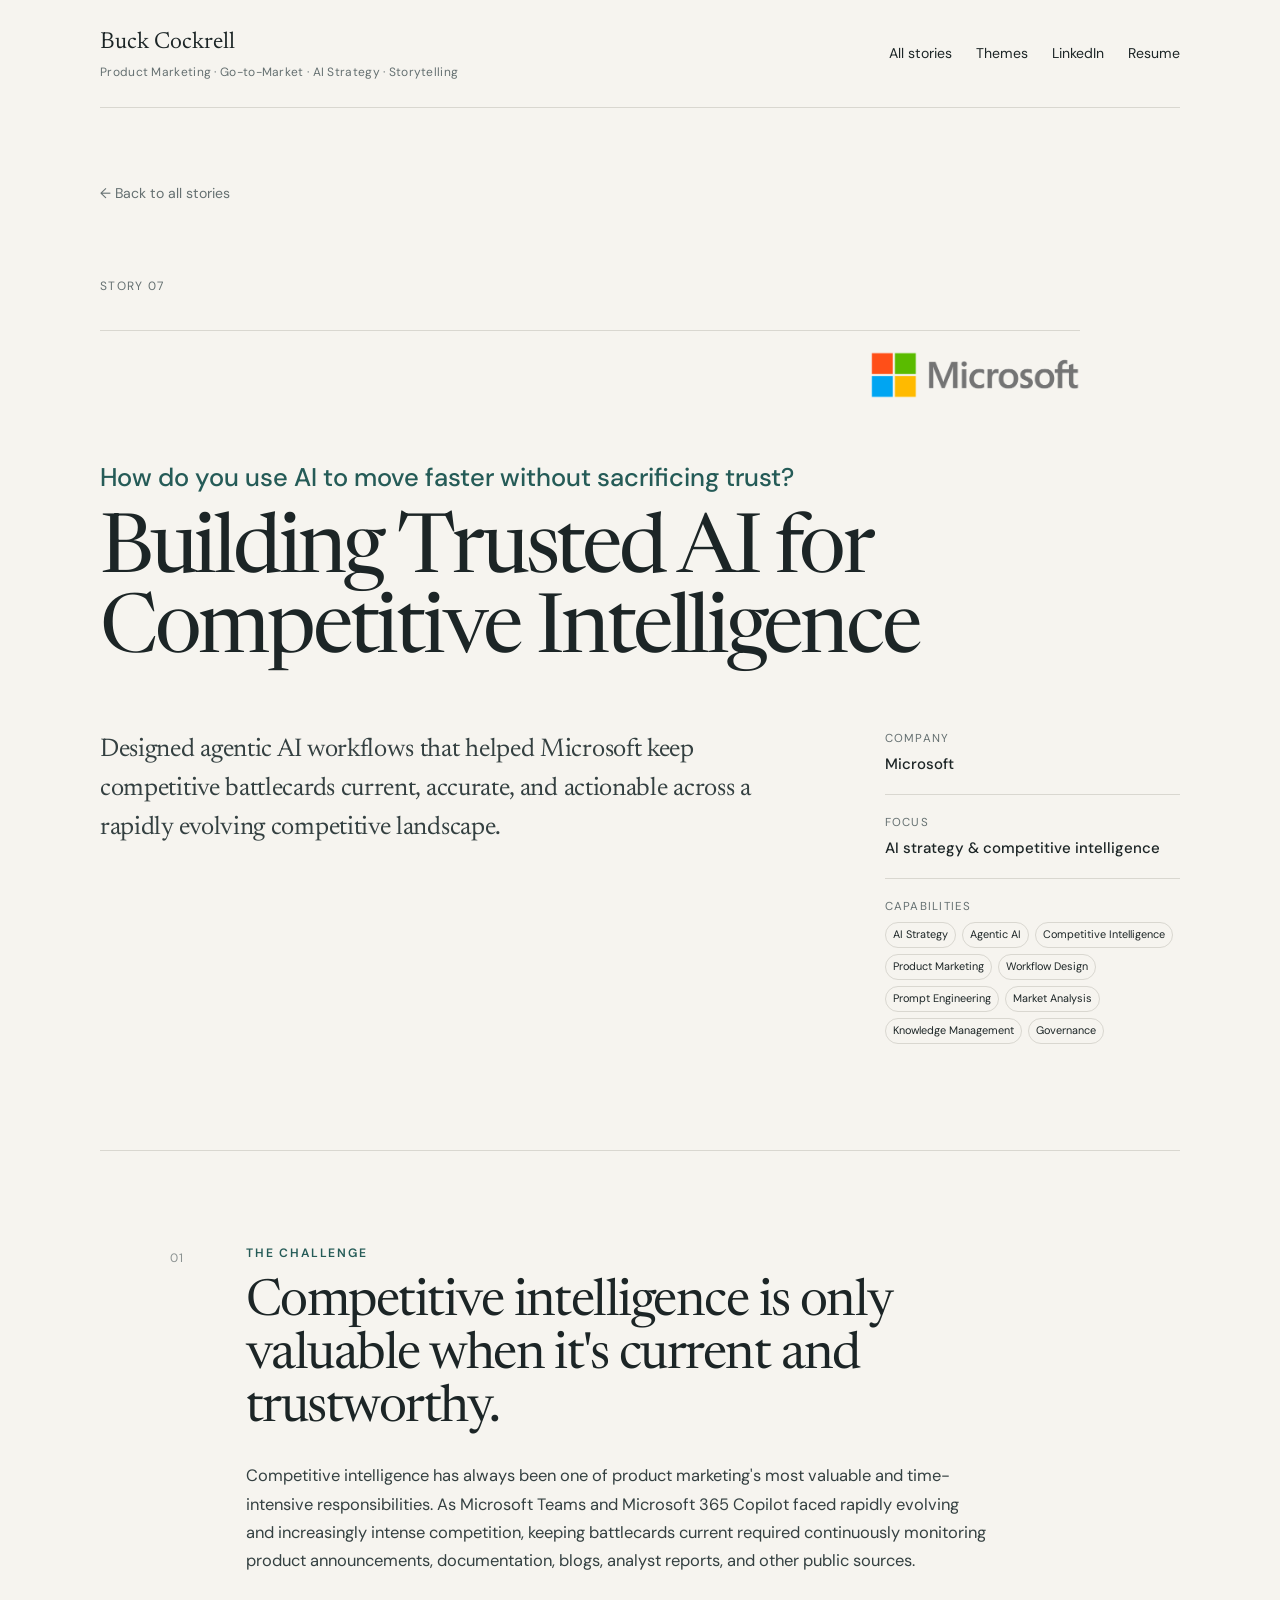
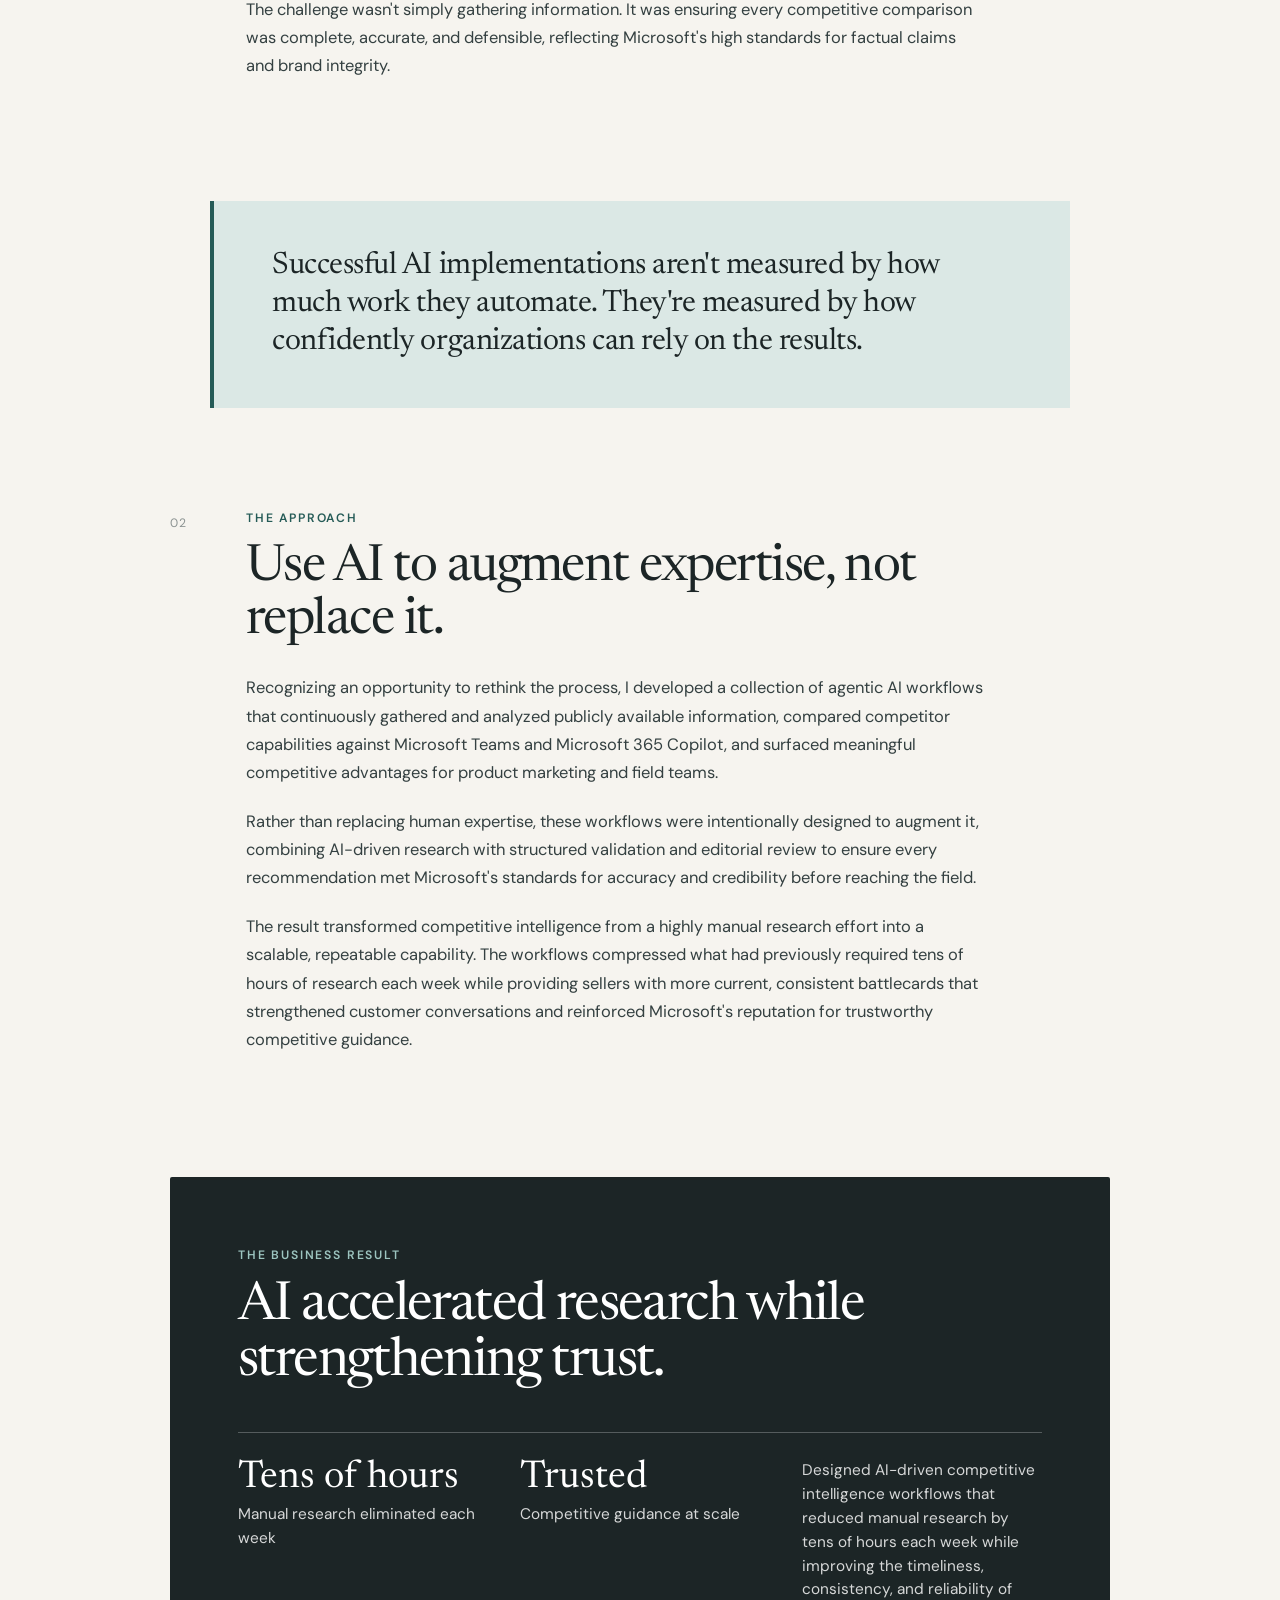
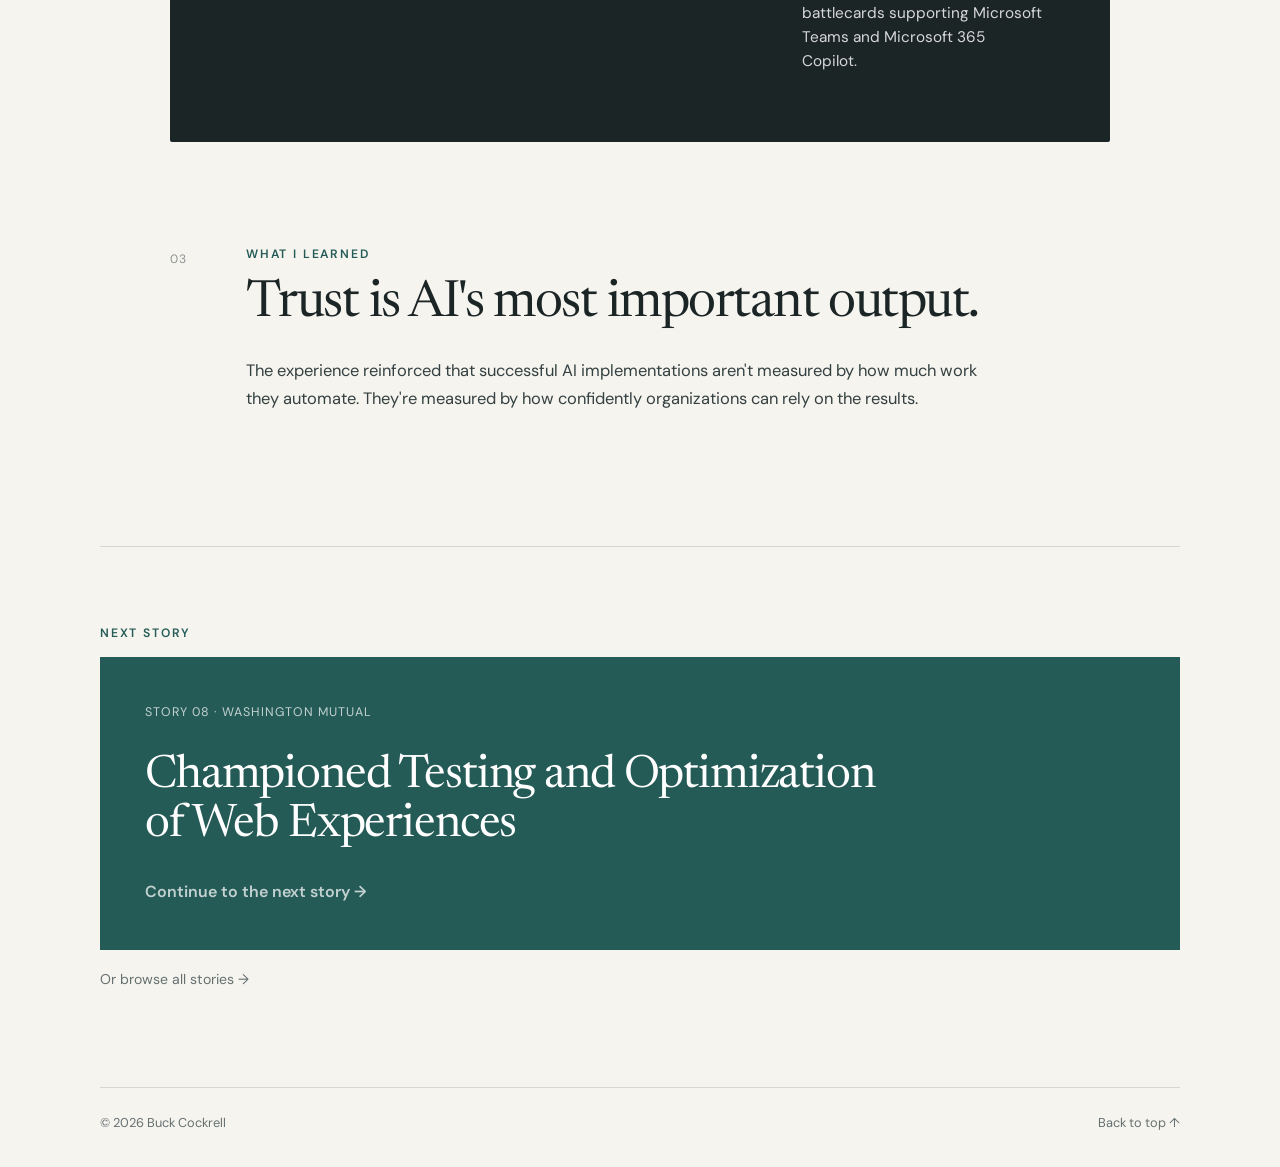
==== commit 92d8f347: "Add files via upload" ====
--- a/stories/ai-competitive-intelligence/index.html
+++ b/stories/ai-competitive-intelligence/index.html
@@ -1,10 +1,15 @@
 <!doctype html>
 <html lang="en"><head><meta charset="utf-8"/><meta content="width=device-width,initial-scale=1" name="viewport"/>
 <title>Building Trusted AI for Competitive Intelligence | Buck Cockrell</title>
-<link href="../../styles.css" rel="stylesheet"/></head><body id="top"><a class="skip-link" href="#story">Skip to story</a><header class="site-header"><a aria-label="Buck Cockrell home" class="brand" href="/"><span class="brand-name">Buck Cockrell</span><span class="brand-role">Product Marketing · Go-to-Market · AI Strategy · Storytelling</span></a><button aria-controls="site-nav" aria-expanded="false" class="nav-toggle" type="button">Menu</button><nav aria-label="Primary navigation" class="site-nav" id="site-nav"><a href="/#stories">All stories</a><a href="/#themes">Themes</a><a href="https://www.linkedin.com/in/buckcockrell/" rel="noopener noreferrer">LinkedIn</a></nav></header><main class="story-page" id="story">
+<link href="../../styles.css" rel="stylesheet"/></head><body id="top"><a class="skip-link" href="#story">Skip to story</a><header class="site-header"><a aria-label="Buck Cockrell home" class="brand" href="/"><span class="brand-name">Buck Cockrell</span><span class="brand-role">Product Marketing · Go-to-Market · AI Strategy · Storytelling</span></a><button aria-controls="site-nav" aria-expanded="false" class="nav-toggle" type="button">Menu</button><nav aria-label="Primary navigation" class="site-nav" id="site-nav"><a href="/#stories">All stories</a><a href="/#themes">Themes</a><a href="https://www.linkedin.com/in/buckcockrell/" rel="noopener noreferrer">LinkedIn</a><a href="../../assets/resume/buck-cockrell-resume.pdf" target="_blank" rel="noopener noreferrer">Resume</a></nav></header><main class="story-page" id="story">
 <section class="story-hero">
 <a class="back-link" href="/#stories">← Back to all stories</a>
-<div class="story-kicker"><span class="story-number">Story 07</span><span class="story-company-mark"><img alt="Microsoft logo" class="story-company-logo" src="../../assets/logos/microsoft.png"/></span></div>
+<div class="story-kicker">
+<span class="story-number">Story 07</span>
+</div>
+<div class="story-company-mark">
+<img alt="Microsoft logo" class="story-company-logo" src="../../assets/logos/microsoft.png"/>
+</div>
 <p class="story-hero-question">How do you use AI to move faster without sacrificing trust?</p>
 <h1>Building Trusted AI for Competitive Intelligence</h1>
 
--- a/styles.css
+++ b/styles.css
@@ -828,6 +828,7 @@
 .story-kicker {
   min-height: 72px;
   padding: 0 0 16px;
+  margin-bottom: 18px;
 }
 
 .story-number {
@@ -1024,3 +1025,8 @@
     grid-template-columns: 1fr;
   }
 }
+
+
+/* Homepage v1.0 refinement */
+.hero .eyebrow { display:none; }
+.stories-section .section-heading { margin-bottom: 1.5rem; }
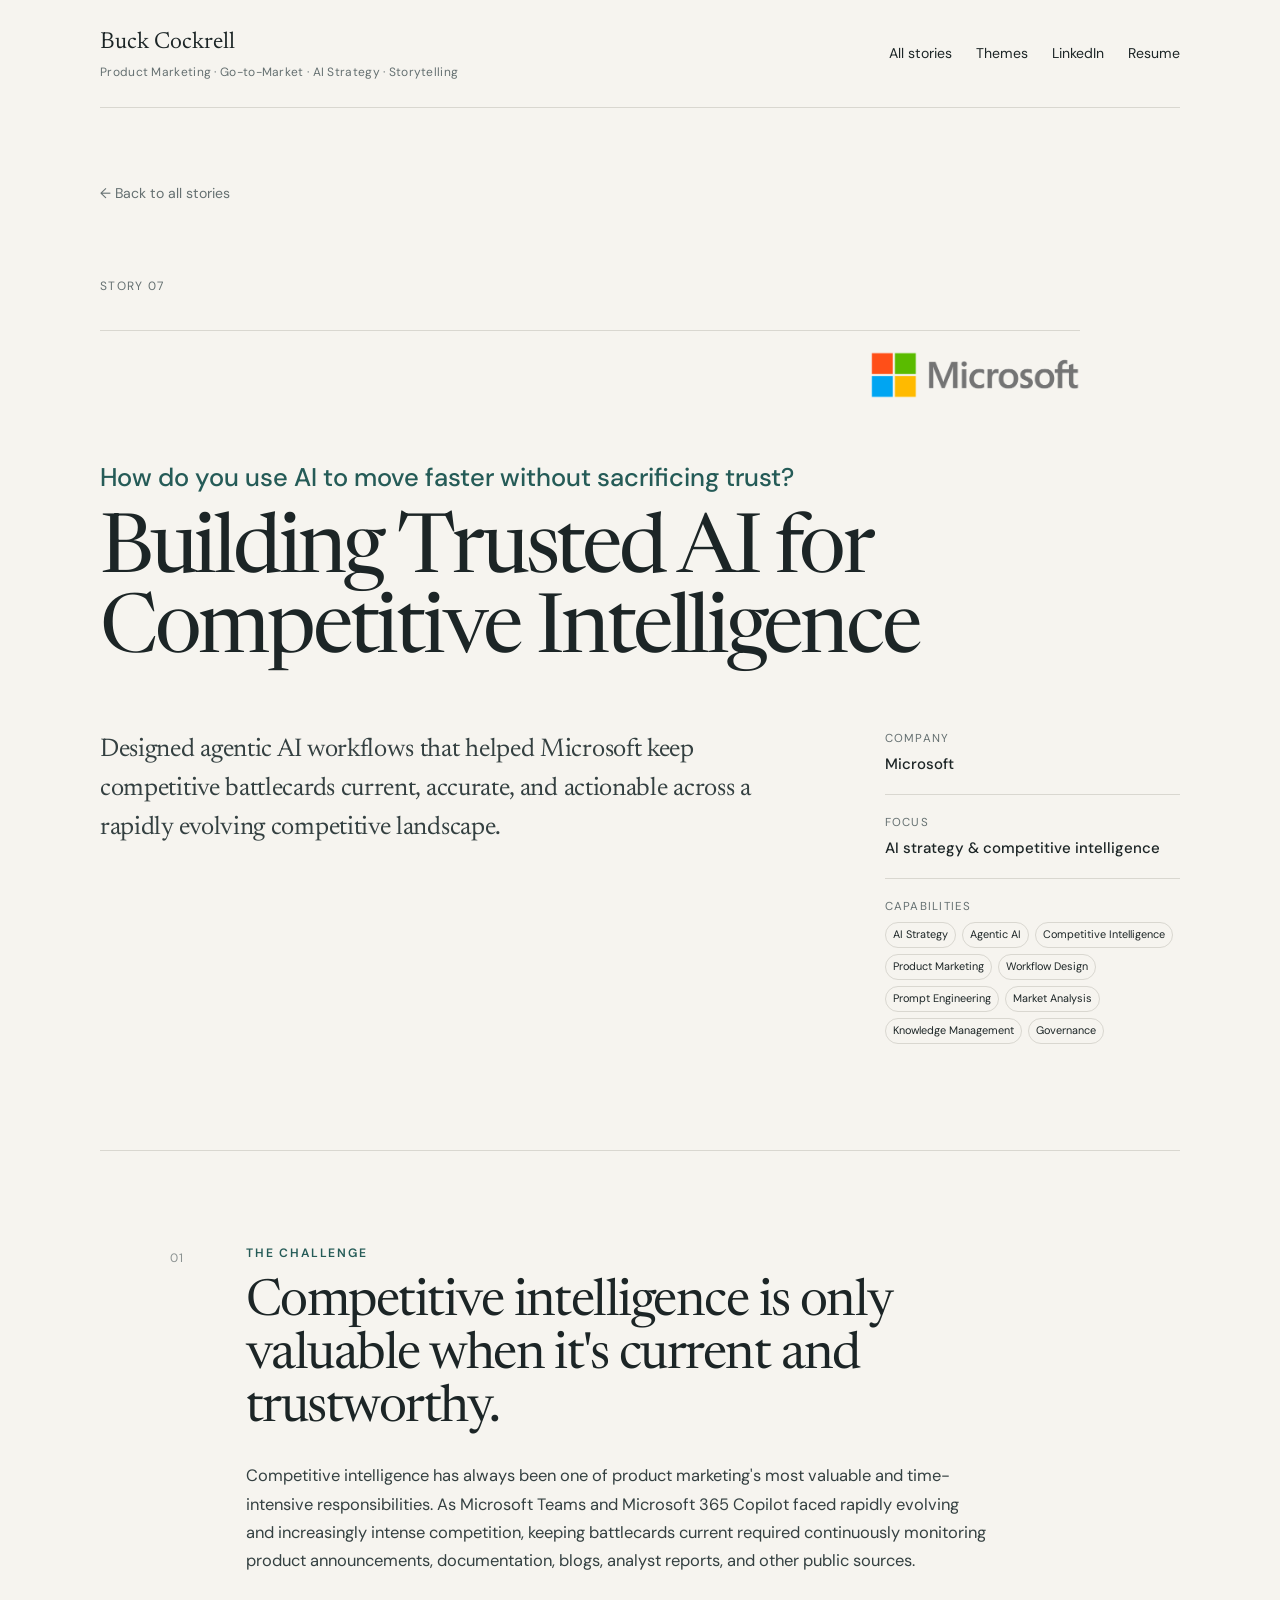
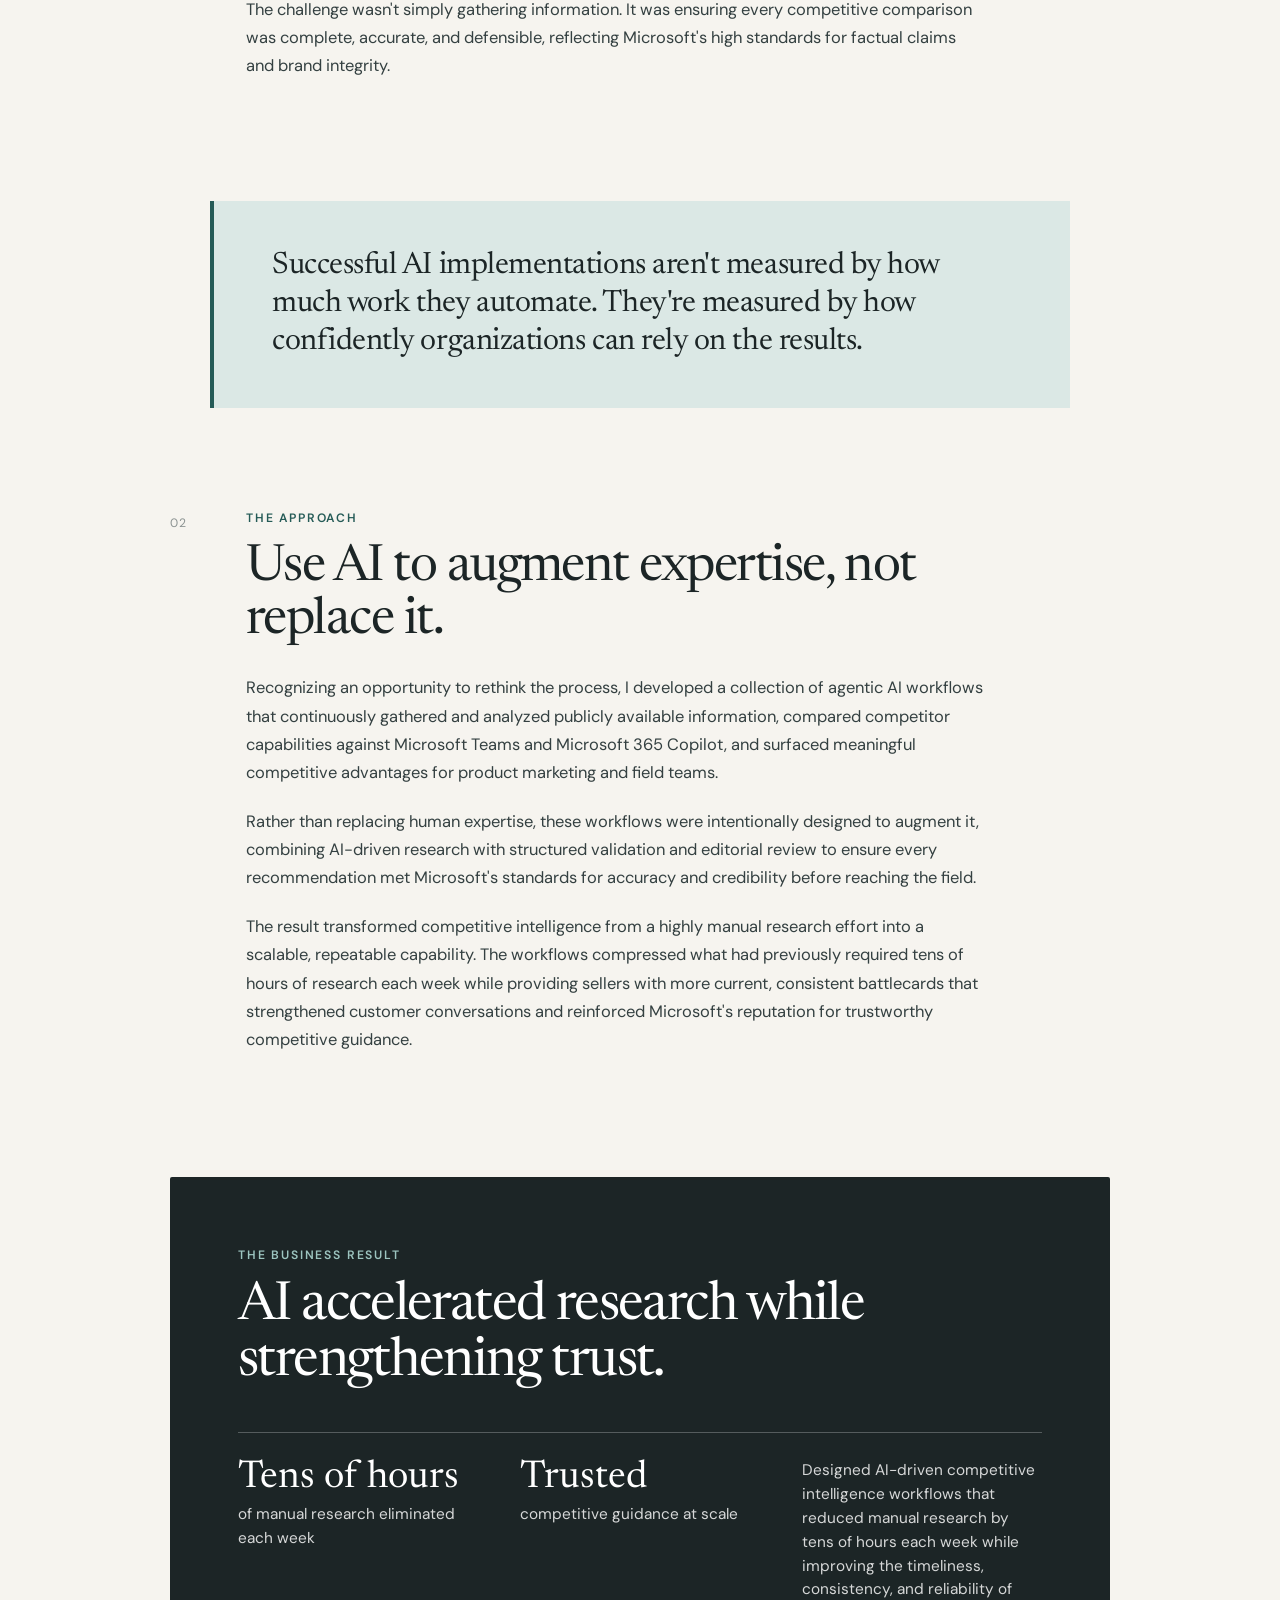
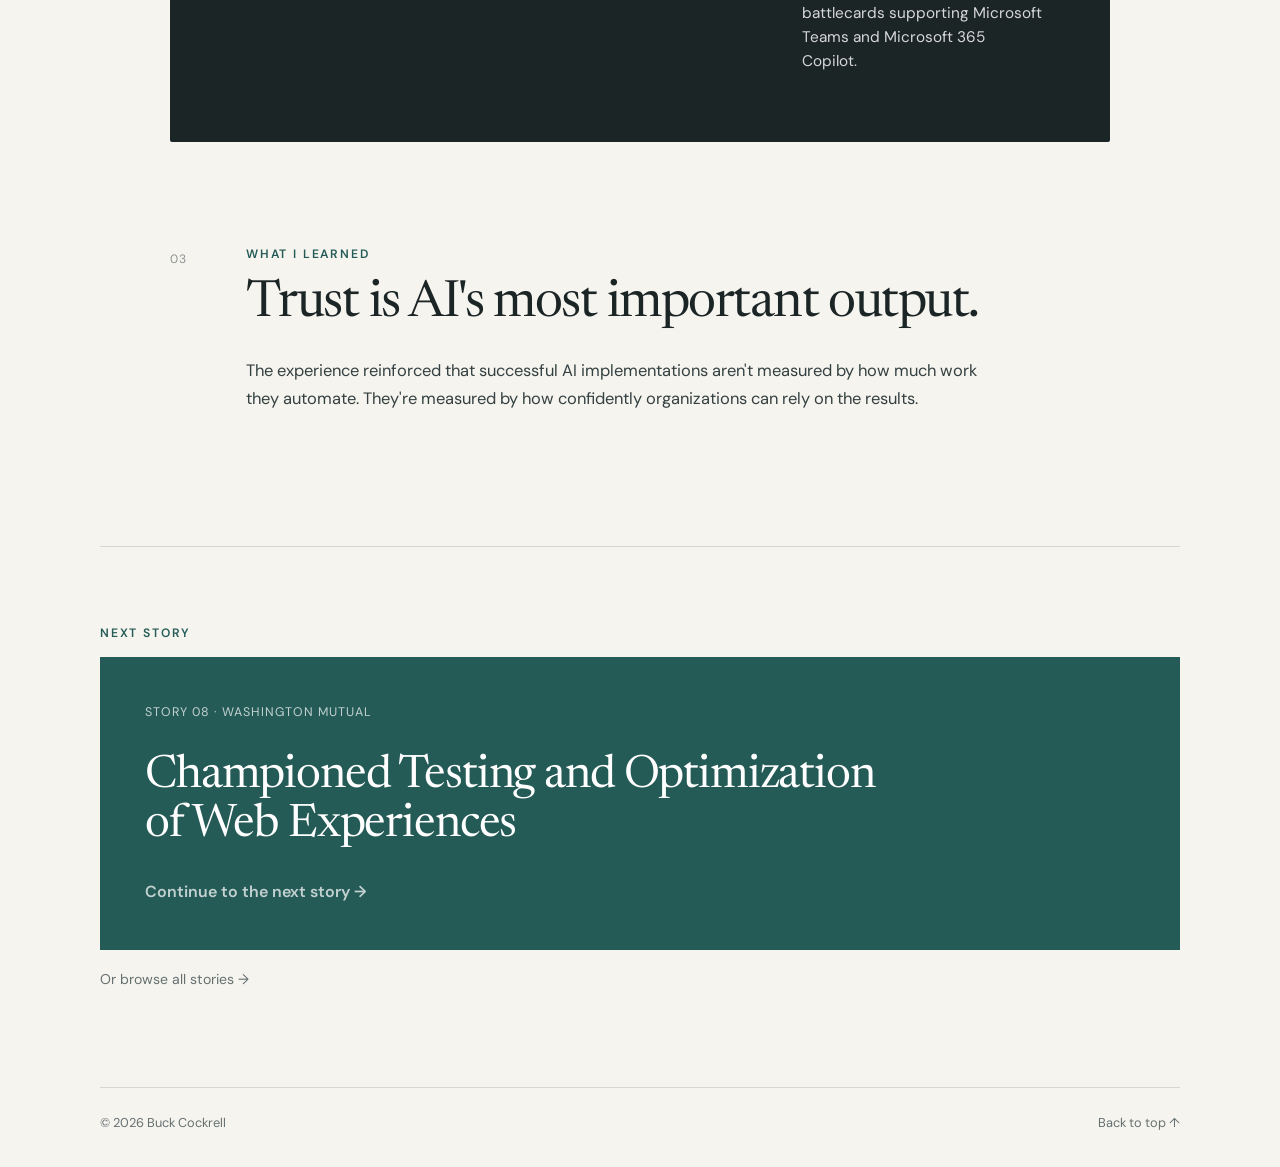
==== commit 5fb72f59: "Update index.html" ====
--- a/stories/ai-competitive-intelligence/index.html
+++ b/stories/ai-competitive-intelligence/index.html
@@ -41,8 +41,8 @@
 <section class="results-panel">
 <div class="results-intro"><p class="eyebrow">The business result</p><h2>AI accelerated research while strengthening trust.</h2></div>
 <div class="results-grid">
-<div class="result-stat"><strong>Tens of hours</strong><span>Manual research eliminated each week</span></div>
-<div class="result-stat"><strong>Trusted</strong><span>Competitive guidance at scale</span></div>
+<div class="result-stat"><strong>Tens of hours</strong><span>of manual research eliminated each week</span></div>
+<div class="result-stat"><strong>Trusted</strong><span>competitive guidance at scale</span></div>
 <div class="result-copy"><p>Designed AI-driven competitive intelligence workflows that reduced manual research by tens of hours each week while improving the timeliness, consistency, and reliability of battlecards supporting Microsoft Teams and Microsoft 365 Copilot.</p></div>
 </div></section>
 <section class="story-section"><div class="section-number">03</div><div class="section-content">
@@ -53,4 +53,4 @@
 </article>
 
 
-<nav aria-label="Next story" class="next-story"><p class="eyebrow">Next story</p><a class="next-story-card" href="/stories/web-optimization/"><span class="next-story-meta">Story 08 · Washington Mutual</span><strong>Championed Testing and Optimization of Web Experiences</strong><span class="next-story-link">Continue to the next story →</span></a><a class="browse-all" href="/#stories">Or browse all stories →</a></nav></main><footer><span>© <span id="year"></span> Buck Cockrell</span><a href="#top">Back to top ↑</a></footer><script src="../../script.js"></script></body></html>+<nav aria-label="Next story" class="next-story"><p class="eyebrow">Next story</p><a class="next-story-card" href="/stories/web-optimization/"><span class="next-story-meta">Story 08 · Washington Mutual</span><strong>Championed Testing and Optimization of Web Experiences</strong><span class="next-story-link">Continue to the next story →</span></a><a class="browse-all" href="/#stories">Or browse all stories →</a></nav></main><footer><span>© <span id="year"></span> Buck Cockrell</span><a href="#top">Back to top ↑</a></footer><script src="../../script.js"></script></body></html>
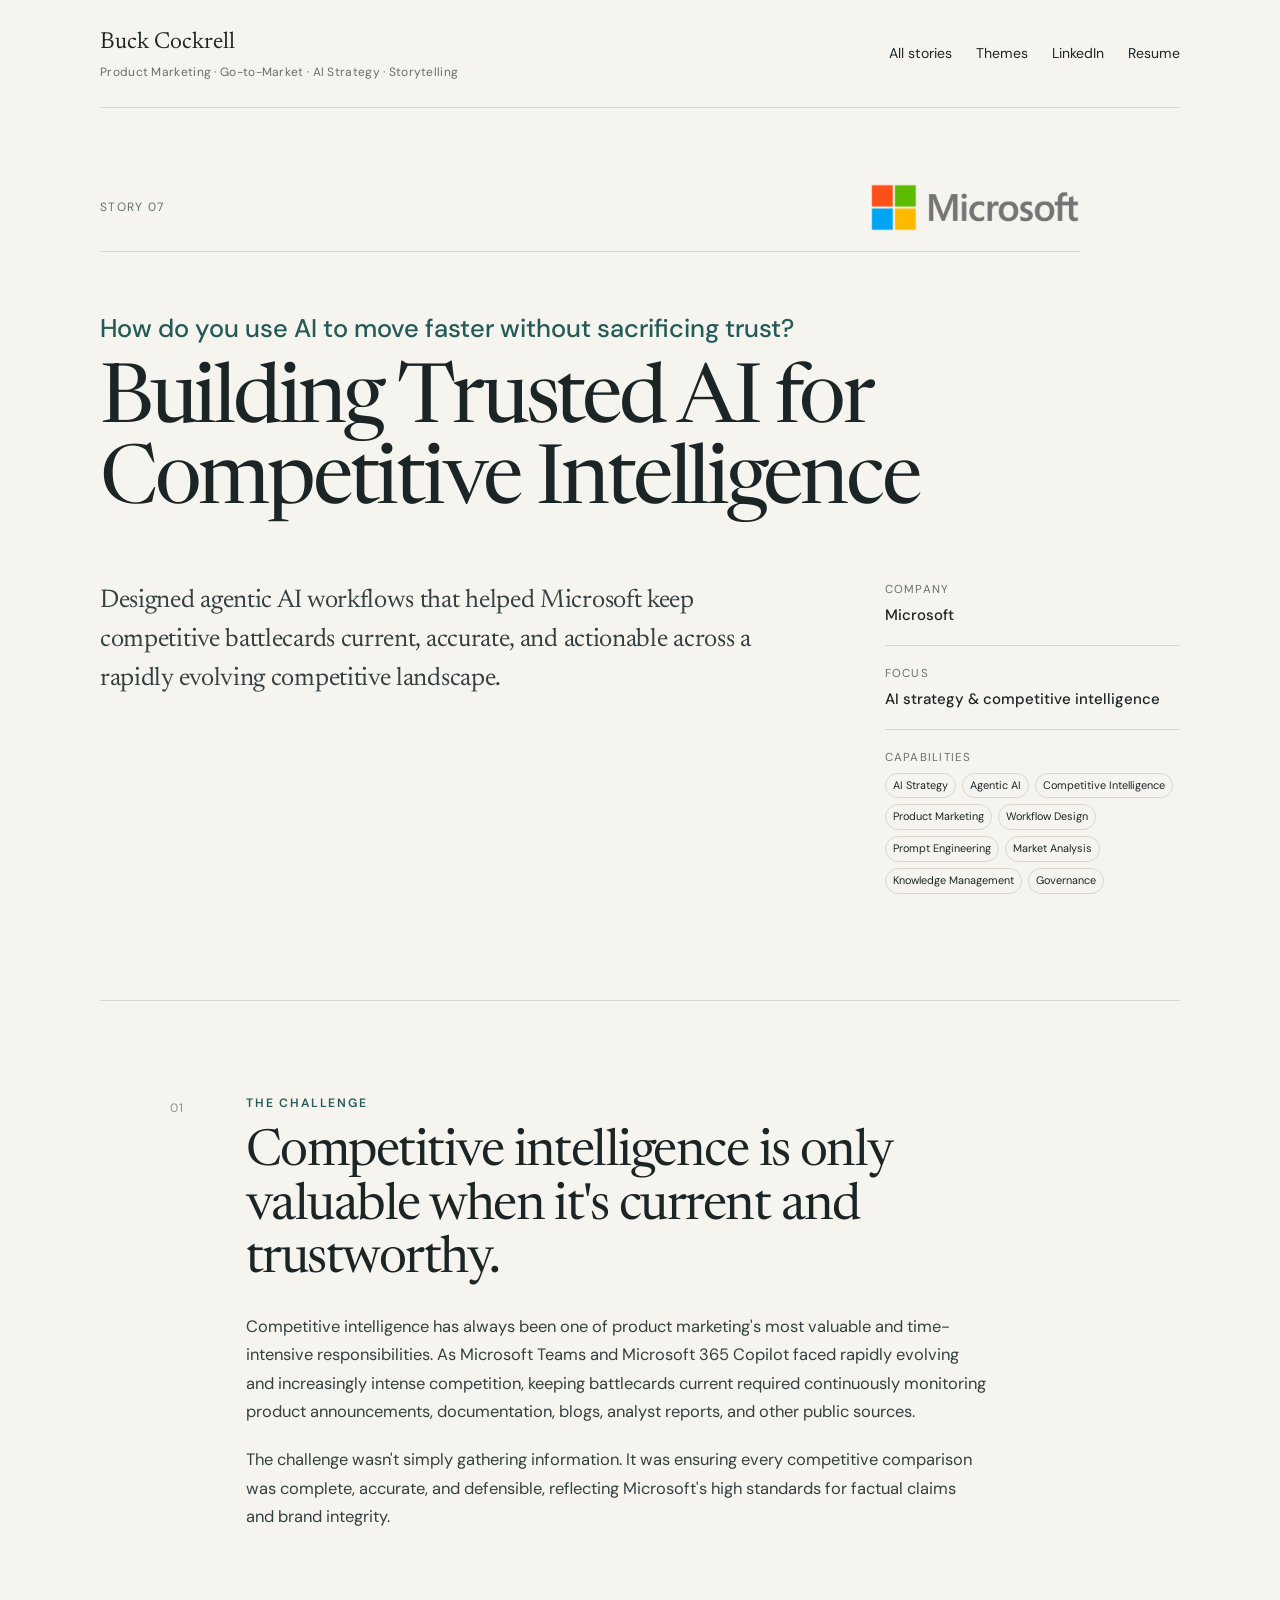
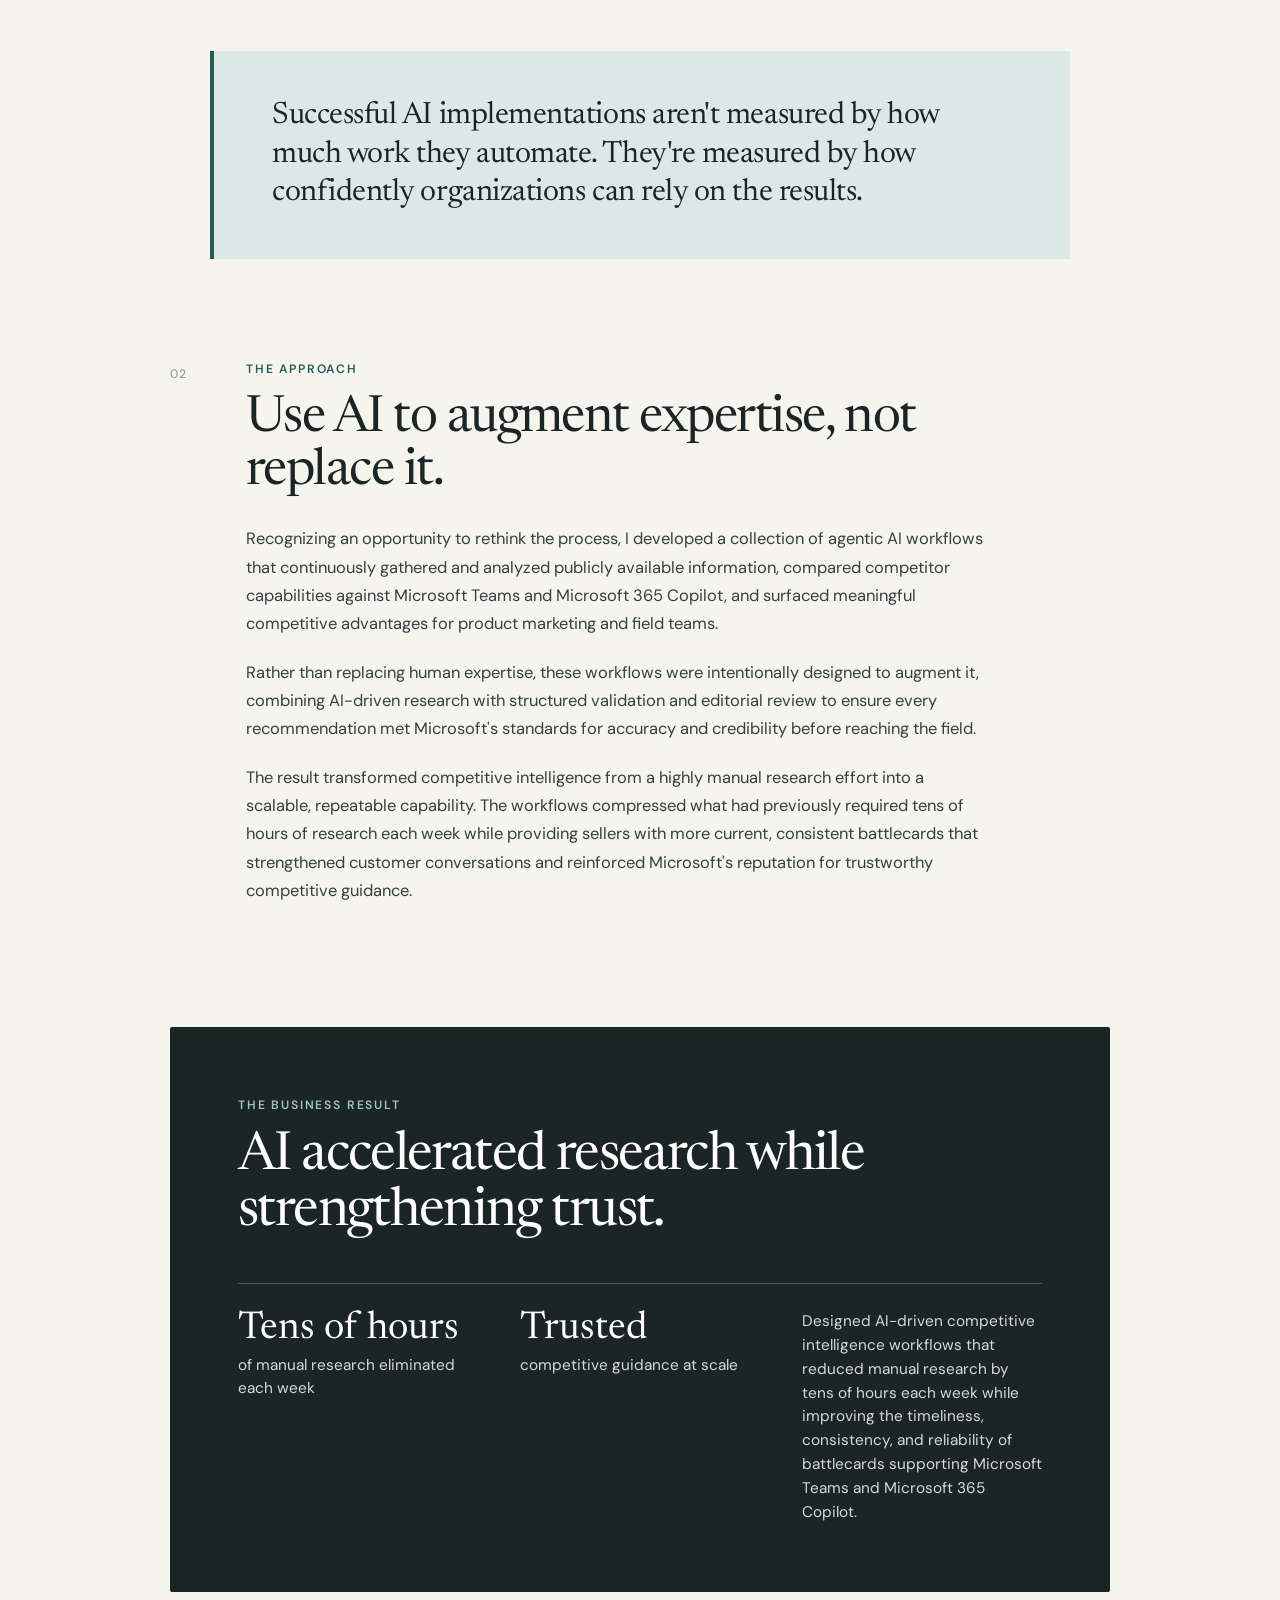
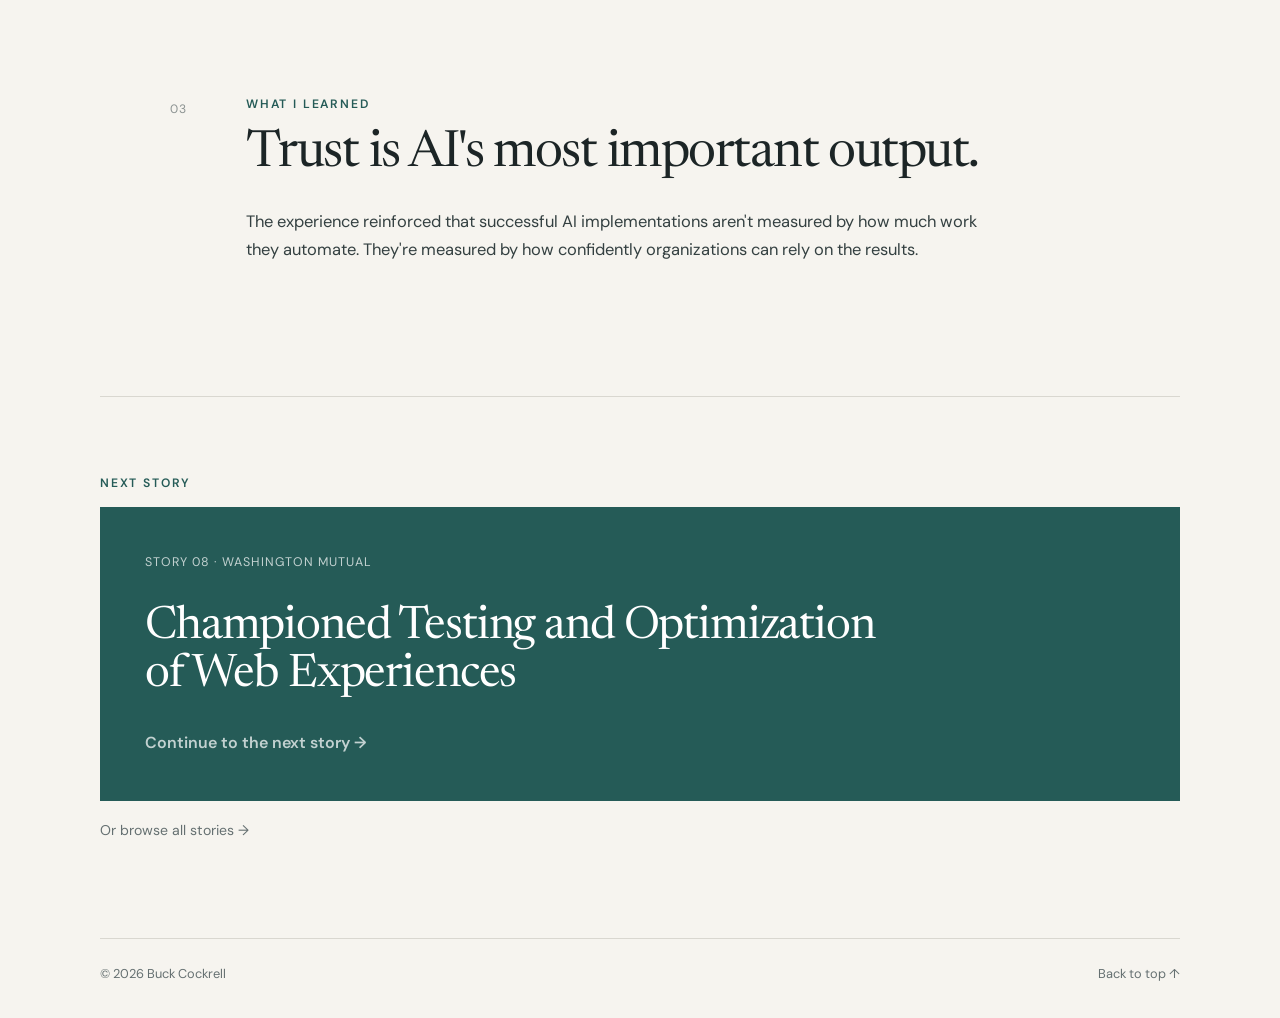
==== commit 57001ccd: "Update index.html" ====
--- a/stories/ai-competitive-intelligence/index.html
+++ b/stories/ai-competitive-intelligence/index.html
@@ -3,12 +3,11 @@
 <title>Building Trusted AI for Competitive Intelligence | Buck Cockrell</title>
 <link href="../../styles.css" rel="stylesheet"/></head><body id="top"><a class="skip-link" href="#story">Skip to story</a><header class="site-header"><a aria-label="Buck Cockrell home" class="brand" href="/"><span class="brand-name">Buck Cockrell</span><span class="brand-role">Product Marketing · Go-to-Market · AI Strategy · Storytelling</span></a><button aria-controls="site-nav" aria-expanded="false" class="nav-toggle" type="button">Menu</button><nav aria-label="Primary navigation" class="site-nav" id="site-nav"><a href="/#stories">All stories</a><a href="/#themes">Themes</a><a href="https://www.linkedin.com/in/buckcockrell/" rel="noopener noreferrer">LinkedIn</a><a href="../../assets/resume/buck-cockrell-resume.pdf" target="_blank" rel="noopener noreferrer">Resume</a></nav></header><main class="story-page" id="story">
 <section class="story-hero">
-<a class="back-link" href="/#stories">← Back to all stories</a>
 <div class="story-kicker">
 <span class="story-number">Story 07</span>
-</div>
-<div class="story-company-mark">
+<span class="story-company-mark">
 <img alt="Microsoft logo" class="story-company-logo" src="../../assets/logos/microsoft.png"/>
+ </span>
 </div>
 <p class="story-hero-question">How do you use AI to move faster without sacrificing trust?</p>
 <h1>Building Trusted AI for Competitive Intelligence</h1>
